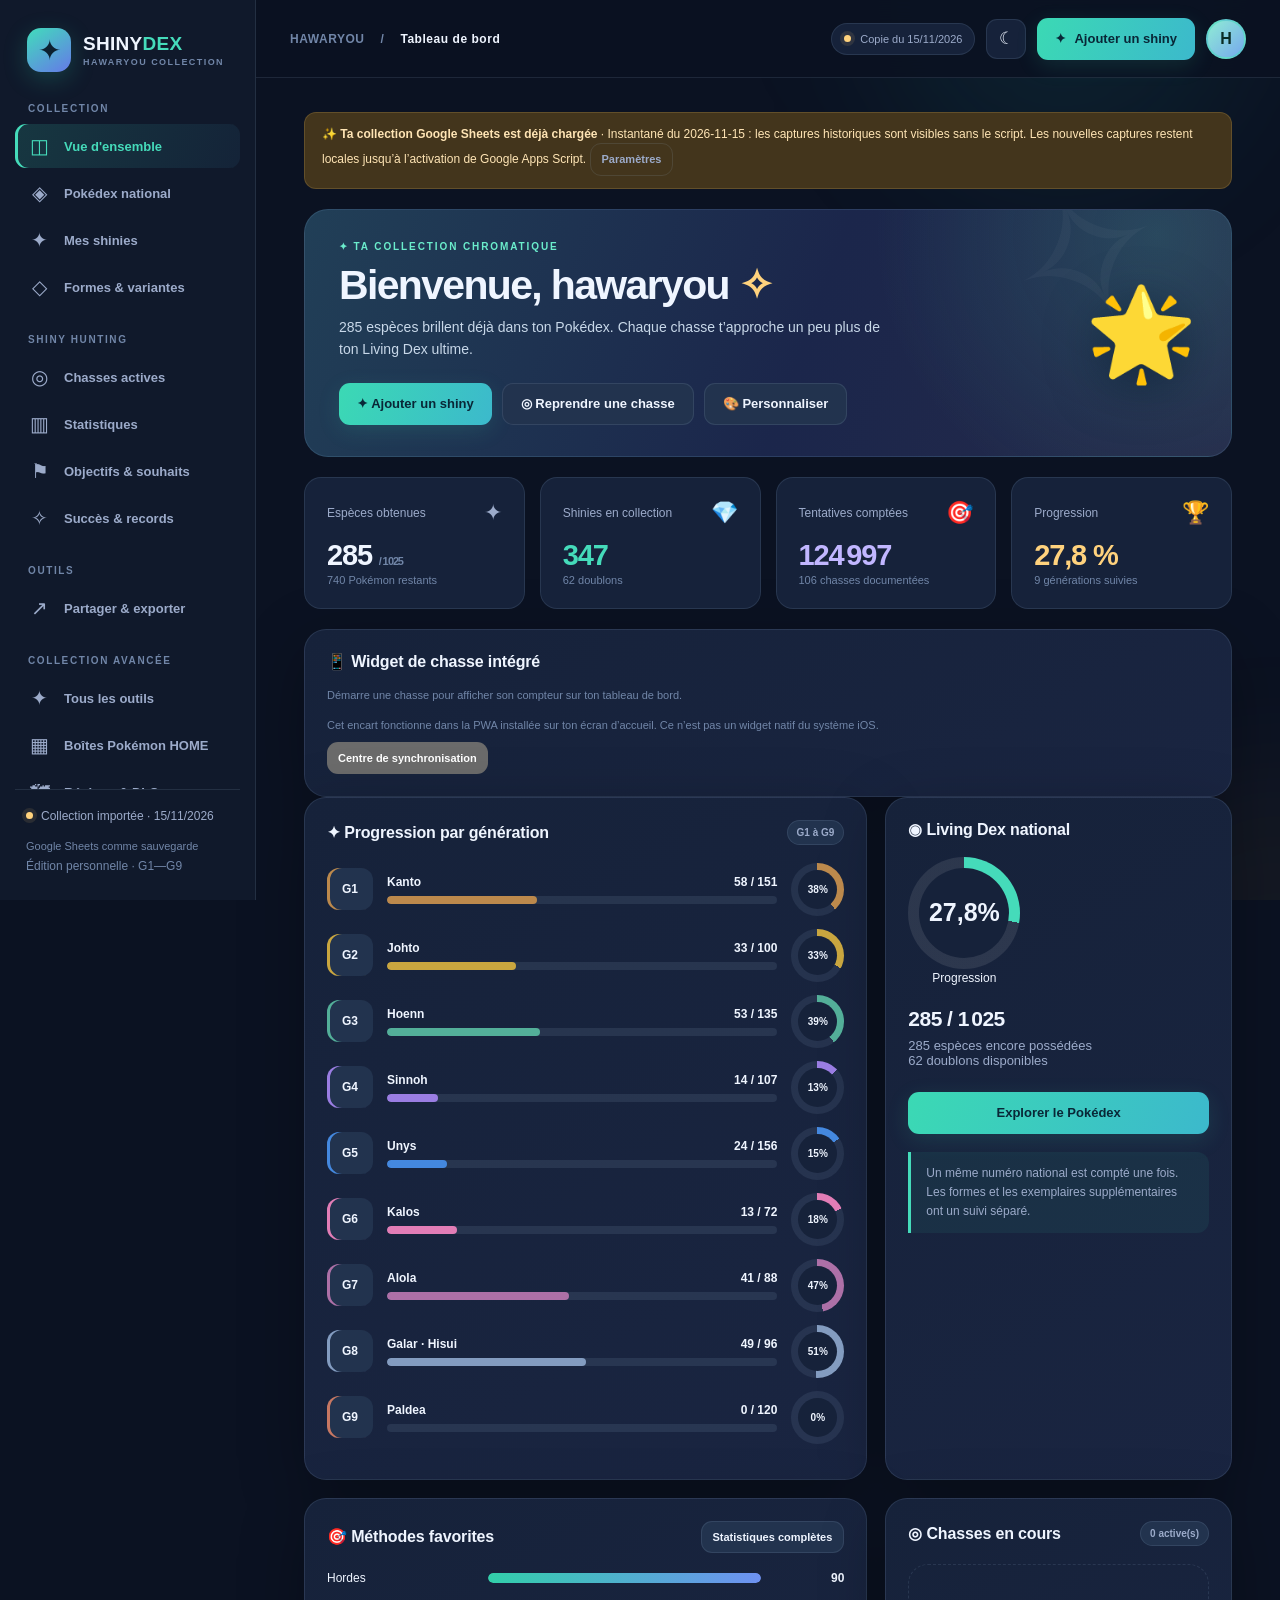
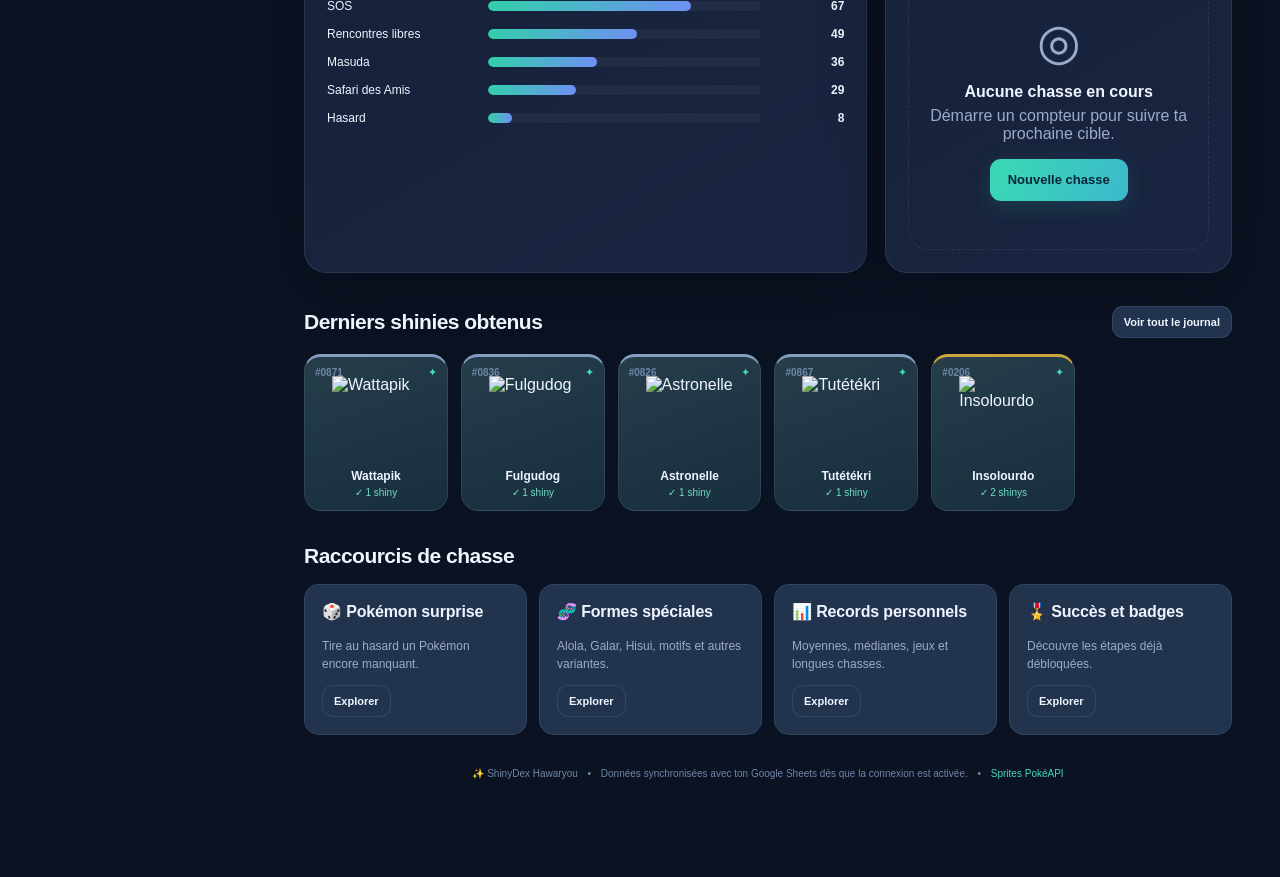
==== shiny-dex/index.html @ cc96bf8c "feat(shinydex): v8 navigation and nine new specialist modules" ====
<!doctype html>
<html lang="fr">
<head>
  <meta charset="utf-8"/>
  <meta name="viewport" content="width=device-width,initial-scale=1,viewport-fit=cover"/>
  <meta name="theme-color" content="#10192d"/>
  <meta name="apple-mobile-web-app-capable" content="yes"/>
  <meta name="apple-mobile-web-app-status-bar-style" content="black-translucent"/>
  <meta name="apple-mobile-web-app-title" content="ShinyDex"/>
  <meta name="description" content="ShinyDex Hawaryou — collection shiny vivante, chasses, statistiques, objectifs et sauvegarde Google Sheets."/>
  <link rel="manifest" href="./manifest.webmanifest"/>
  <link rel="icon" href="./icon.svg" type="image/svg+xml"/>
  <link rel="apple-touch-icon" href="./icon.svg"/>
  <link rel="stylesheet" href="./styles.css?v=8"/>
  <title>ShinyDex Hawaryou ✨</title>
</head>
<body data-theme="dark">
  <div id="background-orbs" aria-hidden="true"><i></i><i></i><i></i></div>
  <aside class="sidebar" id="sidebar">
    <a class="brand" href="#dashboard" aria-label="Accueil ShinyDex">
      <span class="brand-icon">✦</span>
      <span class="brand-copy"><strong>SHINY<span>DEX</span></strong><small>HAWARYOU COLLECTION</small></span>
    </a>
    <p class="nav-group-label">COLLECTION</p>
    <nav class="nav" id="side-nav" aria-label="Navigation principale">
      <button class="nav-link active" data-view="dashboard"><span>◫</span> Vue d'ensemble</button>
      <button class="nav-link" data-view="pokedex"><span>◈</span> Pokédex national</button>
      <button class="nav-link" data-view="captures"><span>✦</span> Mes shinies</button>
      <button class="nav-link" data-view="forms"><span>◇</span> Formes & variantes</button>
      <p class="nav-group-label sub">SHINY HUNTING</p>
      <button class="nav-link" data-view="hunts"><span>◎</span> Chasses actives</button>
      <button class="nav-link" data-view="analytics"><span>▥</span> Statistiques</button>
      <button class="nav-link" data-view="goals"><span>⚑</span> Objectifs & souhaits</button>
      <button class="nav-link" data-view="achievements"><span>✧</span> Succès & records</button>
      <p class="nav-group-label sub">OUTILS</p>
      <button class="nav-link" data-view="share"><span>↗</span> Partager & exporter</button>
      <p class="nav-group-label sub">COLLECTION AVANCÉE</p>
      <button class="nav-link" data-view="plus"><span>✦</span> Tous les outils</button>
      <button class="nav-link" data-view="boxes"><span>▦</span> Boîtes Pokémon HOME</button>
      <button class="nav-link" data-view="regions"><span>🗺</span> Régions & DLC</button>
      <button class="nav-link" data-view="collectionplus"><span>✧</span> Collection enrichie</button>
      <p class="nav-group-label sub">NOUVEAUX OUTILS · V8</p>
      <button class="nav-link" data-view="gameguides"><span>🎮</span> Assistants par jeu</button>
      <button class="nav-link" data-view="livingforms"><span>🧬</span> Living Form Dex</button>
      <button class="nav-link" data-view="consistency"><span>✓</span> Contrôle des captures</button>
      <button class="nav-link" data-view="expertstats"><span>📊</span> Statistiques expertes</button>
      <button class="nav-link" data-view="quests"><span>⚑</span> Défis & niveaux</button>
      <button class="nav-link" data-view="museum"><span>🏛️</span> Musée shiny</button>
      <button class="nav-link" data-view="timeline"><span>🕰️</span> Chronologie</button>
      <button class="nav-link" data-view="bingo"><span>▦</span> Bingo shiny</button>
      <button class="nav-link" data-view="yearreview"><span>🏆</span> Rétrospective annuelle</button>
      <button class="nav-link" data-view="sync"><span>☁</span> Synchronisation</button>
      <button class="nav-link" data-view="video"><span>📹</span> Atelier vidéo</button>
      <p class="nav-group-label sub">OUTILS AVANCÉS</p>
      <button class="nav-link" data-view="huntlab"><span>◉</span> Laboratoire de chasse</button>
      <button class="nav-link" data-view="insights"><span>▥</span> Analyses approfondies</button>
      <button class="nav-link" data-view="studio"><span>▣</span> Studio & partage</button>
      <button class="nav-link" data-view="restore"><span>↺</span> Sauvegardes & versions</button>
      <button class="nav-link" data-view="personalize"><span>◐</span> Design & accessibilité</button>
      <button class="nav-link" data-view="settings"><span>⚙</span> Paramètres</button>
    </nav>
    <div class="sidebar-bottom">
      <div class="sync-chip" id="sync-chip"><span class="sync-dot"></span><span id="sync-label">Connexion à configurer</span></div>
      <div class="sidebar-meta">Google Sheets comme sauvegarde<br/><small>Édition personnelle · G1—G9</small></div>
    </div>
  </aside>
  <div class="app-shell">
    <header class="topbar">
      <div class="top-left">
        <button class="icon-btn menu-btn" id="menu-toggle" aria-label="Afficher le menu">☰</button>
        <div class="breadcrumbs"><span>HAWARYOU</span><span class="sep">/</span><span id="breadcrumb-title">Tableau de bord</span></div>
      </div>
      <div class="top-actions">
        <div class="connection-pill" id="connection-pill"><span class="sync-dot"></span><span id="conn-text">Mode local</span></div>
        <button class="icon-btn" id="theme-toggle" title="Changer le thème" aria-label="Changer le thème">☾</button>
        <button class="btn btn-primary add-trigger" id="quick-add">✦ <span>Ajouter un shiny</span></button>
        <button class="avatar-btn" id="profile-button" title="Profil et paramètres">H</button>
      </div>
    </header>
    <main class="main" id="main-content">
      <div id="status-banner" class="status-banner" role="status"></div>
      <div id="view-root"></div>
      <footer class="footer">✨ ShinyDex Hawaryou <span>•</span> Données synchronisées avec ton Google Sheets dès que la connexion est activée. <span>•</span> <a href="https://github.com/PokeAPI/sprites" target="_blank" rel="noopener noreferrer">Sprites PokéAPI</a></footer>
    </main>
  </div>
  <nav class="mobile-nav" aria-label="Navigation mobile">
    <button data-view="dashboard" class="mobile-link active"><span>◫</span><small>Accueil</small></button>
    <button data-view="pokedex" class="mobile-link"><span>◈</span><small>Pokédex</small></button>
    <button data-view="hunts" class="mobile-link"><span>◎</span><small>Chasses</small></button>
    <button data-view="analytics" class="mobile-link"><span>▥</span><small>Stats</small></button>
    <button data-view="plus" class="mobile-link"><span>✦</span><small>Plus</small></button>
  </nav>
  <div class="overlay" id="overlay" hidden></div>
  <div class="modal-holder" id="modal-holder"></div>
  <div class="toast-host" id="toast-host" aria-live="polite"></div>
  <input id="import-file" type="file" accept=".csv,.json,application/json,text/csv" hidden/>
  <script src="./catalog.js?v=8" defer></script>
  <script src="./snapshot.js?v=8" defer></script>
  <script src="./core.js?v=8" defer></script>
  <script src="./plus-core.js?v=8" defer></script>
  <script src="./plus-home.js?v=8" defer></script>
  <script src="./plus-hunt.js?v=8" defer></script>
  <script src="./plus-insights.js?v=8" defer></script>
  <script src="./plus-design.js?v=8" defer></script>
  <script src="./plus-studio.js?v=8" defer></script>
  <script src="./plus-backup.js?v=8" defer></script>
  <script src="./plus-directory.js?v=8" defer></script>
  <script src="./plus-games.js?v=8" defer></script>
  <script src="./plus-forms.js?v=8" defer></script>
  <script src="./plus-audit.js?v=8" defer></script>
  <script src="./plus-expert.js?v=8" defer></script>
  <script src="./plus-challenges.js?v=8" defer></script>
  <script src="./plus-recap.js?v=8" defer></script>
  <script src="./plus-sync.js?v=8" defer></script>
  <script src="./plus-widget.js?v=8" defer></script>
  <script src="./plus-video.js?v=8" defer></script>
  <script src="./app.js?v=8" defer></script>
</body>
</html>
---- shiny-dex/styles.css ----
/* ShinyDex v1 — responsive aurora / glass UI */
:root{font-family:Inter,ui-sans-serif,-apple-system,BlinkMacSystemFont,"Segoe UI",Arial,sans-serif;color-scheme:dark;--bg:#0b1222;--bg2:#101a2e;--sidebar:#10192b;--panel:#16223a;--panel-strong:#1c2a43;--panel-hi:#22334e;--border:rgba(160,189,223,.13);--text:#eff5ff;--muted:#9cabca;--subtle:#7186a8;--accent:#45dbba;--accent2:#7f8cf4;--gold:#ffd27d;--danger:#fb8498;--shadow:0 18px 65px rgba(0,0,0,.28);--radius:22px;--input:#101a2d}
*{box-sizing:border-box}html{scroll-behavior:smooth}body{margin:0;background:var(--bg);color:var(--text);min-height:100vh;overflow-x:hidden}button,input,select,textarea{font:inherit}button{cursor:pointer}button:disabled{opacity:.48;cursor:not-allowed}a{color:var(--accent);text-decoration:none}a:hover{text-decoration:underline}input,select,textarea{color:var(--text);background:var(--input);border:1px solid var(--border);border-radius:12px;min-height:44px;padding:11px 13px;outline:none;width:100%;font-size:14px}input:focus,select:focus,textarea:focus{border-color:var(--accent);box-shadow:0 0 0 3px rgba(69,219,186,.12)}input[type=checkbox]{width:18px;height:18px;min-height:0;accent-color:var(--accent);vertical-align:middle}input[type=range]{accent-color:var(--accent)}textarea{min-height:90px;resize:vertical}label{font-size:12px;color:var(--muted);font-weight:650;letter-spacing:.02em;display:block;margin-bottom:6px}h1,h2,h3,p{margin-top:0}h1{font-size:clamp(26px,3.2vw,41px);line-height:1.13;letter-spacing:-.04em}h2{font-size:21px;letter-spacing:-.025em}h3{font-size:16px;letter-spacing:-.01em}small{font-size:12px}b,strong{font-weight:760}::selection{background:#39c6aa;color:#071423}
#background-orbs{position:fixed;inset:0;pointer-events:none;overflow:hidden;z-index:-1}#background-orbs i{position:absolute;width:360px;height:360px;filter:blur(75px);border-radius:50%;background:rgba(29,176,164,.09);top:-180px;right:3%;animation:float 13s ease-in-out infinite}#background-orbs i:nth-child(2){top:35%;left:-250px;background:rgba(120,119,231,.09);animation-delay:-6s}#background-orbs i:nth-child(3){top:85%;right:-180px;background:rgba(246,183,84,.045);animation-delay:-2s}@keyframes float{50%{transform:translateY(55px) translateX(-25px)}}
.sidebar{position:fixed;z-index:40;top:0;left:0;height:100vh;width:256px;padding:24px 15px;background:var(--sidebar);border-right:1px solid var(--border);display:flex;flex-direction:column}.brand{display:flex;gap:12px;align-items:center;padding:4px 12px 25px;color:var(--text)}.brand:hover{text-decoration:none}.brand-icon{width:44px;height:44px;display:grid;place-items:center;border-radius:14px;font-size:28px;background:linear-gradient(145deg,#41ddbb,#6579e8);color:#0c2030;box-shadow:0 7px 25px #2cd5ac36}.brand-copy strong{display:block;font-size:19px;font-weight:900;letter-spacing:.015em}.brand-copy strong span{color:var(--accent)}.brand-copy small{display:block;color:var(--subtle);font-size:9px;font-weight:800;letter-spacing:.16em;margin-top:2px}.nav-group-label{font-size:10px;letter-spacing:.16em;font-weight:800;color:var(--subtle);margin:6px 13px 10px}.nav-group-label.sub{margin-top:25px}.nav{overflow-y:auto;flex:1;scrollbar-width:thin;scrollbar-color:#27354c transparent}.nav-link{display:flex;gap:13px;align-items:center;width:100%;padding:12px 13px;border:0;border-radius:11px;background:transparent;color:var(--muted);font-size:13px;font-weight:650;text-align:left;margin-bottom:3px}.nav-link>span{font-size:20px;line-height:1;width:23px;text-align:center;font-weight:500}.nav-link:hover{background:var(--panel-hi);color:var(--text)}.nav-link.active{background:linear-gradient(110deg,rgba(57,212,179,.16),rgba(68,157,209,.08));color:var(--accent);box-shadow:inset 3px 0 var(--accent)}.sidebar-bottom{padding:19px 11px 0;border-top:1px solid var(--border)}.sync-chip{display:flex;align-items:center;gap:8px;font-size:12px;color:var(--muted)}.sync-dot{display:inline-block;flex:0 0 7px;width:7px;height:7px;border-radius:50%;background:var(--gold);box-shadow:0 0 0 4px #ffd27d1b}.sync-chip.connected .sync-dot,.connection-pill.connected .sync-dot{background:var(--accent);box-shadow:0 0 0 4px #45dbba1c}.sidebar-meta{margin-top:14px;color:var(--subtle);font-size:11px;line-height:1.7}
.app-shell{margin-left:256px;min-width:0}.topbar{height:78px;border-bottom:1px solid var(--border);padding:0 34px;display:flex;align-items:center;justify-content:space-between;position:sticky;top:0;z-index:25;background:color-mix(in srgb,var(--bg) 88%,transparent);backdrop-filter:blur(20px)}.top-left,.top-actions,.breadcrumbs{display:flex;align-items:center;gap:16px}.breadcrumbs{font-size:12px;font-weight:750;letter-spacing:.045em}.breadcrumbs>span:first-child{color:var(--subtle)}.sep{color:var(--subtle)}.top-actions{gap:11px}.connection-pill{border-radius:30px;border:1px solid var(--border);background:var(--panel);padding:9px 12px;display:flex;align-items:center;gap:9px;color:var(--muted);font-size:11px}.icon-btn{width:40px;height:40px;border:1px solid var(--border);background:var(--panel);color:var(--text);border-radius:11px;font-size:17px}.icon-btn:hover{border-color:var(--accent)}.menu-btn{display:none}.avatar-btn{width:40px;height:40px;border-radius:50%;border:2px solid #45dbba80;color:#092b24;background:linear-gradient(135deg,#8fecd4,#76a8ee);font-weight:900}
.btn{border:0;border-radius:11px;min-height:42px;padding:10px 18px;display:inline-flex;gap:8px;align-items:center;justify-content:center;font-weight:750;font-size:13px;transition:transform .12s,filter .12s}.btn:hover{transform:translateY(-1px);filter:brightness(1.08)}.btn-primary{background:linear-gradient(110deg,#3bd9b4,#3cb9cc);color:#092737;box-shadow:0 6px 22px #3bd9b422}.btn-secondary{background:var(--panel-hi);color:var(--text);border:1px solid var(--border)}.btn-ghost{background:transparent;color:var(--muted);border:1px solid var(--border)}.btn-danger{background:rgba(243,111,133,.14);color:#ff9eaf;border:1px solid rgba(243,111,133,.2)}.btn-small{min-height:32px;padding:7px 11px;font-size:11px}.btn-block{width:100%}
.main{padding:34px clamp(20px,4vw,48px) 65px;max-width:1800px;margin:auto}.page-heading{display:flex;justify-content:space-between;align-items:flex-start;gap:20px;margin-bottom:26px}.eyebrow{color:var(--accent);font-weight:850;font-size:10px;letter-spacing:.19em;text-transform:uppercase;margin-bottom:10px}.page-heading p{color:var(--muted);line-height:1.6;max-width:670px;margin:9px 0 0;font-size:14px}.subheading{display:flex;align-items:center;justify-content:space-between;gap:12px;margin:33px 0 16px}.subheading h2{margin:0}.muted{color:var(--muted)}.tiny{font-size:11px;color:var(--subtle)}.panel{background:linear-gradient(150deg,var(--panel),color-mix(in srgb,var(--panel) 90%,#3a3d7f));border:1px solid var(--border);border-radius:var(--radius);padding:22px;box-shadow:var(--shadow)}.panel.flat{background:var(--panel);box-shadow:none}.panel-title{display:flex;justify-content:space-between;align-items:center;margin-bottom:18px}.panel-title h3{margin:0}.pill{border:1px solid var(--border);padding:6px 9px;background:var(--panel-hi);border-radius:40px;font-size:10px;color:var(--muted);font-weight:760}.pill.good{color:var(--accent);background:#2dbd9c20}.pill.warn{color:var(--gold);background:#ffd27d20}.pill.danger{color:var(--danger);background:#fb849820}.tag{background:rgba(130,155,204,.12);border:1px solid var(--border);color:var(--muted);padding:5px 9px;border-radius:9px;font-size:11px}
.hero{border-radius:24px;background:radial-gradient(circle at 92% 10%,rgba(76,214,182,.18),transparent 32%),linear-gradient(110deg,#213f57 0%,#1b264b 54%,#252a4a 100%);padding:31px 34px;display:flex;align-items:center;justify-content:space-between;gap:16px;position:relative;overflow:hidden;border:1px solid #7eacd329;min-height:183px}.hero:before{content:"✧";font-size:190px;position:absolute;right:7%;top:-64px;color:#ffffff09;transform:rotate(-24deg)}.hero h1{margin:0 0 8px}.hero p{color:#c8d8e9;max-width:560px;margin:0;font-size:14px;line-height:1.6}.hero .hero-actions{display:flex;gap:10px;margin-top:22px;flex-wrap:wrap}.hero-art{font-size:90px;line-height:1;filter:drop-shadow(0 10px 24px #001d2c88);animation:levitate 4s ease-in-out infinite}@keyframes levitate{50%{transform:translateY(-8px) rotate(5deg)}}
.stat-grid{display:grid;grid-template-columns:repeat(4,minmax(0,1fr));gap:15px;margin:20px 0}.stat-card{padding:22px;background:var(--panel);border:1px solid var(--border);border-radius:17px;min-width:0}.stat-card>.stat-top{display:flex;align-items:center;justify-content:space-between;gap:8px;color:var(--muted);font-size:12px}.stat-card .stat-ico{font-size:22px}.stat-card .stat-value{font-size:29px;letter-spacing:-.04em;font-weight:900;margin:13px 0 2px}.stat-card .stat-foot{font-size:11px;color:var(--subtle)}.stat-card:nth-child(2) .stat-value{color:var(--accent)}.stat-card:nth-child(3) .stat-value{color:#c1b6ff}.stat-card:nth-child(4) .stat-value{color:var(--gold)}
.split{display:grid;grid-template-columns:minmax(0,1.3fr) minmax(310px,.8fr);gap:18px}.mini-generation{display:flex;align-items:center;gap:14px;margin:13px 0}.mini-gen-badge{width:46px;height:42px;display:grid;place-items:center;background:var(--panel-hi);border-radius:12px;font-size:12px;font-weight:900}.mini-gen-body{flex:1}.mini-gen-title{display:flex;justify-content:space-between;font-size:12px;margin-bottom:7px;font-weight:700}.progress{height:8px;background:#849cbb25;border-radius:20px;overflow:hidden}.progress>span{height:100%;display:block;background:linear-gradient(90deg,var(--accent),var(--accent2));border-radius:20px;transition:width .35s}.progress.thick{height:12px}.progress-list{display:flex;flex-direction:column;gap:14px}.ring{width:112px;height:112px;border-radius:50%;display:grid;place-items:center;background:conic-gradient(var(--accent) var(--percent),#ffffff18 0);position:relative;flex-shrink:0}.ring:before{content:"";inset:11px;position:absolute;border-radius:50%;background:var(--panel)}.ring strong,.ring small{z-index:1;position:relative}.ring strong{font-size:25px}.ring-box{display:grid;place-items:center;gap:2px}.ring small{font-size:11px;color:var(--muted)}
.toolbar{display:flex;align-items:center;flex-wrap:wrap;gap:10px;margin-bottom:18px}.toolbar .search{flex:1;min-width:180px}.toolbar input,.toolbar select{height:42px}.toolbar select{width:auto;max-width:220px}.segmented{display:inline-flex;border:1px solid var(--border);background:var(--panel);padding:3px;border-radius:11px;gap:2px}.segmented button{border:0;background:transparent;color:var(--muted);padding:8px 12px;border-radius:8px;font-size:12px;font-weight:750}.segmented button.active{background:var(--panel-hi);color:var(--accent)}.chip-row{display:flex;align-items:center;flex-wrap:wrap;gap:8px}.chip{padding:8px 11px;border:1px solid var(--border);background:var(--panel);color:var(--muted);border-radius:20px;font-size:11px;font-weight:750}.chip.active{color:var(--accent);border-color:var(--accent);background:#46d8b517}
.pokemon-grid{display:grid;grid-template-columns:repeat(auto-fill,minmax(136px,1fr));gap:13px}.pokemon-card{text-align:left;position:relative;padding:15px 11px 12px;border:1px solid var(--border);border-radius:17px;background:var(--panel);color:var(--text);min-width:0;transition:transform .16s,border-color .16s,box-shadow .16s}.pokemon-card:hover{transform:translateY(-4px);border-color:#55d7bd66;box-shadow:0 12px 28px #0002}.pokemon-card.owned{background:linear-gradient(160deg,#263e4a,#172e3e)}.pokemon-card.selected{outline:2px solid var(--accent)}.pokemon-card .id{position:absolute;top:10px;left:10px;color:var(--subtle);font-size:10px;font-weight:800}.pokemon-card .mark{position:absolute;top:9px;right:10px;font-size:11px;color:var(--accent)}.pokemon-card .sprite-wrap{height:97px;display:grid;place-items:center}.pokemon-card img{object-fit:contain;width:88px;height:88px;image-rendering:auto}.pokemon-card:not(.owned) img{filter:grayscale(1) brightness(.45);opacity:.6}.pokemon-card strong{display:block;text-align:center;font-size:12px;white-space:nowrap;overflow:hidden;text-overflow:ellipsis}.pokemon-card .foot{text-align:center;font-size:10px;color:var(--subtle);margin-top:4px}.pokemon-card.owned .foot{color:#72dec4}.pokemon-card .fav{position:absolute;bottom:11px;right:9px;color:var(--gold);font-size:13px}.pagination{display:flex;gap:7px;align-items:center;justify-content:center;margin:20px 0}
.table-scroller{width:100%;overflow-x:auto}.data-table{width:100%;border-collapse:collapse;min-width:660px}.data-table th{text-transform:uppercase;letter-spacing:.09em;color:var(--subtle);font-size:10px;text-align:left;font-weight:850;padding:12px 11px;border-bottom:1px solid var(--border);white-space:nowrap}.data-table td{padding:11px;border-bottom:1px solid var(--border);font-size:12px;color:var(--text)}.data-table tbody tr:hover{background:rgba(168,210,236,.04)}.poke-inline{display:flex;align-items:center;gap:9px}.poke-inline img{width:42px;height:42px;object-fit:contain}.poke-inline small{display:block;color:var(--muted)}.empty{text-align:center;padding:48px 15px;border:1px dashed var(--border);border-radius:20px;color:var(--muted)}.empty .icon{font-size:50px;display:block;margin-bottom:12px}.empty strong{display:block;color:var(--text);font-size:16px;margin-bottom:6px}
.hunt-grid{display:grid;grid-template-columns:repeat(auto-fit,minmax(265px,1fr));gap:15px}.hunt-card{background:var(--panel);border:1px solid var(--border);padding:22px;border-radius:20px}.hunt-card-head{display:flex;gap:13px;align-items:center}.hunt-card-head img{width:77px;height:77px;object-fit:contain}.hunt-counter{font-weight:900;font-size:50px;letter-spacing:-.04em;text-align:center;padding:19px 0 8px}.hunt-counter small{font-size:14px;color:var(--muted);font-weight:500}.counter-controls{display:grid;grid-template-columns:repeat(3,1fr);gap:8px}.counter-controls button{background:var(--panel-hi);border:1px solid var(--border);color:var(--text);padding:13px 0;border-radius:11px;font-weight:900}.counter-controls button:active{background:var(--accent);color:#07291d}.hunt-card .hunt-actions{display:flex;gap:7px;margin-top:13px;flex-wrap:wrap}.hunt-card .hunt-actions .btn{flex:1}
.chart-bars{display:flex;flex-direction:column;gap:14px}.bar-row{display:grid;grid-template-columns:minmax(110px,1.1fr) minmax(60px,2fr) 73px;gap:10px;align-items:center;font-size:12px}.bar-track{background:#ffffff0b;border-radius:99px;height:10px;overflow:hidden}.bar-track i{display:block;height:100%;border-radius:99px;background:linear-gradient(90deg,#32cfaa,#6e91f2)}.bar-row b{text-align:right}.analytics-grid{display:grid;grid-template-columns:repeat(2,minmax(0,1fr));gap:18px}.metric-table{width:100%;border-collapse:collapse}.metric-table td,.metric-table th{border-bottom:1px solid var(--border);padding:10px 4px;text-align:left;font-size:12px}.metric-table th{font-size:10px;color:var(--subtle);text-transform:uppercase}.metric-table td.num,.metric-table th.num{text-align:right;font-variant-numeric:tabular-nums}.metric-table td.num{font-weight:800}.metric-table tr:last-child td{border-bottom:0}
.form-grid{display:grid;grid-template-columns:repeat(2,minmax(0,1fr));gap:16px}.form-grid .span-2{grid-column:1/-1}.field-row{display:flex;align-items:center;gap:10px;flex-wrap:wrap}.field-row>label{margin:0}.field-help{font-size:10px;color:var(--subtle);margin-top:5px}.modal-holder{position:fixed;inset:0;z-index:100;pointer-events:none}.modal-holder.show{pointer-events:auto}.modal-backdrop{position:absolute;inset:0;background:#071023c9;backdrop-filter:blur(6px)}.modal{position:absolute;left:50%;top:50%;transform:translate(-50%,-50%);max-height:92dvh;overflow-y:auto;width:min(740px,calc(100vw - 24px));background:var(--panel);border:1px solid #bdd6ff2e;border-radius:24px;box-shadow:0 25px 90px #0008;padding:26px}.modal-header{display:flex;align-items:center;justify-content:space-between;gap:12px;margin-bottom:20px}.modal-header h2{margin:0}.modal-footer{margin-top:21px;display:flex;justify-content:flex-end;gap:10px;flex-wrap:wrap}.close-btn{border:0;background:var(--panel-hi);color:var(--text);border-radius:12px;font-size:23px;width:39px;height:39px;line-height:1}.overlay{position:fixed;inset:0;background:#0008;z-index:35}
.status-banner{display:none;background:#43351c;color:#ffe5b5;padding:12px 17px;border-radius:12px;margin:0 0 20px;border:1px solid #f2c66c2d;font-size:12px;line-height:1.5}.status-banner.show{display:block}.status-banner.error{background:#4b2231;color:#ffbbca}.toast-host{position:fixed;right:18px;bottom:18px;z-index:130;display:flex;flex-direction:column;gap:8px;max-width:min(390px,90vw)}.toast{background:#263d52;border:1px solid #77d8c65e;padding:14px 16px;border-radius:12px;box-shadow:0 12px 34px #0005;font-size:12px;animation:toastIn .2s ease}.toast.bad{background:#4c2e3d;border-color:#ee789654}@keyframes toastIn{from{transform:translateY(10px);opacity:0}}
.summary-banner{display:flex;align-items:center;gap:22px;flex-wrap:wrap}.summary-banner h2{margin:0 0 7px}.summary-banner p{color:var(--muted);font-size:13px;margin:0}.collection-hero{display:grid;grid-template-columns:120px 1fr;align-items:center;gap:20px}.collection-hero img{width:120px;height:120px;object-fit:contain}.detail-image{max-height:210px;height:180px;width:200px;object-fit:contain}.detail-head{display:flex;align-items:center;gap:14px;flex-wrap:wrap}.detail-head .detail-image{flex:0 0 170px}.detail-meta{display:flex;flex-wrap:wrap;gap:7px;margin:10px 0 18px}.mini-card-list{display:grid;grid-template-columns:repeat(auto-fit,minmax(220px,1fr));gap:12px}.mini-card{padding:17px;border:1px solid var(--border);border-radius:15px;background:var(--panel-hi)}
.goal-card{display:flex;justify-content:space-between;gap:17px;align-items:center;padding:17px;border:1px solid var(--border);border-radius:16px;margin-bottom:11px}.goal-card .grow{flex:1;min-width:0}.goal-card h3{margin:0 0 7px}.goal-card p{color:var(--muted);font-size:11px;margin:0 0 11px}.achievement-grid{display:grid;grid-template-columns:repeat(auto-fit,minmax(210px,1fr));gap:13px}.achievement{background:var(--panel);border:1px solid var(--border);padding:23px 18px;border-radius:18px;text-align:center}.achievement.locked{opacity:.5;filter:grayscale(.65)}.achievement .trophy{font-size:44px;display:block;margin-bottom:12px}.achievement h3{margin-bottom:6px}.achievement p{font-size:11px;color:var(--muted);line-height:1.5}.settings-list{display:grid;grid-template-columns:1fr 1fr;gap:15px}.settings-list .panel{min-width:0}.helper{border-left:3px solid var(--accent);padding:12px 15px;background:rgba(51,199,162,.08);font-size:12px;color:var(--muted);border-radius:0 12px 12px 0;line-height:1.6}.warning{border-left-color:var(--gold);background:#c48d2a1d}.footer{text-align:center;padding:33px 15px;color:var(--subtle);font-size:10px}.footer span{margin:0 7px}.mobile-nav{display:none}.hidden{display:none!important}.right{text-align:right}.align-center{text-align:center}.mt-12{margin-top:12px}.mt-18{margin-top:18px}.mt-24{margin-top:24px}.mb-18{margin-bottom:18px}.flex{display:flex}.flex-between{display:flex;justify-content:space-between;align-items:center;gap:12px}.wrap{flex-wrap:wrap}.no-margin{margin:0}.clickable{cursor:pointer}.accent{color:var(--accent)}.success{color:#57d9b7}.danger-text{color:var(--danger)}.gold{color:var(--gold)}.no-select{user-select:none}
body[data-theme="light"]{color-scheme:light;--bg:#f0f5fa;--bg2:#edf3f7;--sidebar:#e8f0f8;--panel:#ffffff;--panel-strong:#f7faff;--panel-hi:#eaf1f8;--border:rgba(37,71,107,.12);--text:#233650;--muted:#5b708c;--subtle:#7a8eaa;--input:#fff;--shadow:0 13px 40px #31577814;--accent:#078f78;--accent2:#687cd9;color:var(--text)}body[data-theme="light"] .stat-card:nth-child(2) .stat-value{color:#068e7b}body[data-theme="light"] .pokemon-card.owned{background:linear-gradient(160deg,#e1f7f1,#ecf4f8)}body[data-theme="light"] .hero{background:linear-gradient(110deg,#254668,#36396a);color:#fff}body[data-theme="light"] .hero p{color:#d8e1f7}body[data-theme="light"] .ring:before{background:#fff}body[data-theme="galaxy"]{--bg:#0c0c28;--sidebar:#131230;--panel:#1e1a3e;--panel-hi:#292350;--accent:#b995ff;--accent2:#53dfd0}body[data-theme="galaxy"] #background-orbs i{background:#885fed22;filter:blur(55px)}body[data-theme="galaxy"] #background-orbs:after{content:"";position:fixed;inset:0;background-image:radial-gradient(#ffffff80 1px,transparent 1px);background-size:46px 46px;opacity:.08;pointer-events:none}
@media(max-width:1160px){.sidebar{width:226px}.app-shell{margin-left:226px}.topbar{padding:0 23px}.main{padding:27px 24px 65px}.stat-grid{grid-template-columns:repeat(2,1fr)}.split{grid-template-columns:1fr}.hero-art{font-size:70px}}
@media(max-width:820px){.sidebar{transform:translateX(-110%);transition:transform .2s;box-shadow:0 0 65px #0008;width:min(300px,86vw)}.sidebar.open{transform:none}.app-shell{margin-left:0}.menu-btn{display:block}.topbar{height:64px;padding:0 15px}.top-actions{gap:6px}.top-actions .connection-pill{display:none}.top-actions .add-trigger span{display:none}.top-actions .add-trigger{width:41px;padding:5px;min-height:41px}.top-actions .avatar-btn{width:35px;height:35px}.main{padding:20px 15px 90px}.mobile-nav{display:grid;grid-template-columns:repeat(5,1fr);position:fixed;bottom:0;left:0;right:0;z-index:30;height:calc(65px + env(safe-area-inset-bottom));padding-bottom:env(safe-area-inset-bottom);background:color-mix(in srgb,var(--sidebar) 96%,transparent);backdrop-filter:blur(16px);border-top:1px solid var(--border)}.mobile-link{border:0;background:transparent;color:var(--muted);display:grid;place-items:center;align-content:center;gap:3px;font-size:19px}.mobile-link small{font-size:9px}.mobile-link.active{color:var(--accent)}.hero{padding:25px;min-height:172px}.hero-art{font-size:55px}.analytics-grid,.settings-list{grid-template-columns:1fr}.footer{padding-bottom:15px}}
@media(max-width:520px){.breadcrumbs{font-size:10px;gap:8px}.hero h1{font-size:27px}.hero-art{display:none}.hero{padding:24px 20px}.stat-grid{gap:9px;margin:12px 0}.stat-card{padding:15px}.stat-card .stat-value{font-size:25px}.stat-card .stat-top{font-size:10px}.page-heading{align-items:flex-start}.page-heading .btn{min-width:42px}.pokemon-grid{grid-template-columns:repeat(3,minmax(0,1fr));gap:8px}.pokemon-card{padding:12px 5px 10px;border-radius:13px}.pokemon-card .sprite-wrap{height:81px}.pokemon-card img{width:75px;height:75px}.pokemon-card strong{font-size:10px}.form-grid{grid-template-columns:1fr}.form-grid .span-2{grid-column:1}.modal{padding:17px;border-radius:18px;max-height:94dvh}.modal-footer .btn{flex:1}.bar-row{grid-template-columns:94px 1fr 53px;font-size:10px;gap:7px}.panel{padding:17px}.collection-hero{grid-template-columns:90px 1fr}.collection-hero img{width:90px;height:90px}}
@media(prefers-reduced-motion:reduce){*,*:before,*:after{animation:none!important;transition:none!important}}

/* ShinyDex additional collection visual layers */
.mini-ring{flex:0 0 53px;display:grid;place-items:center;width:53px;height:53px;border-radius:50%;background:conic-gradient(var(--ring-color,var(--accent)) var(--percent),rgba(160,189,223,.1) 0);position:relative;isolation:isolate}
.mini-ring:before{content:"";inset:7px;position:absolute;border-radius:50%;background:var(--panel);z-index:-1}
.mini-ring b{font-size:10px;color:var(--text)}
.region-banner{margin:-8px 0 22px;padding:15px 21px;display:flex;justify-content:space-between;align-items:center;gap:12px;flex-wrap:wrap;border-radius:15px;background:linear-gradient(100deg,color-mix(in srgb,var(--region-color) 28%,var(--panel)),var(--panel));border-left:5px solid var(--region-color);font-size:13px}
.region-banner strong{font-size:16px}.region-banner span{font-size:11px;color:var(--muted)}
.pokemon-card{border-top:3px solid var(--gen-color,var(--border))}
.pokemon-card.special{box-shadow:inset 0 0 0 1px rgba(244,188,95,.15)}
.pokemon-card.special .mark{color:var(--gold);font-size:15px}
.capture-preview{display:flex;align-items:center;justify-content:center;gap:17px;padding:10px 16px;margin-bottom:18px;background:linear-gradient(90deg,rgba(64,200,174,.12),rgba(126,133,223,.12));border:1px solid var(--border);border-radius:16px}
.capture-preview img{object-fit:contain;width:110px;height:110px}
.capture-preview strong{font-size:17px}.capture-preview .preview-unknown{font-size:66px;color:var(--accent)}
@media(max-width:520px){.mini-ring{width:45px;height:45px;flex-basis:45px}.mini-ring b{font-size:9px}.region-banner{padding:13px}.capture-preview img{width:78px;height:78px}.capture-preview .preview-unknown{font-size:45px}}

/* SHINYDEX PLUS v6 — régions, HOME, laboratoire, édition et impression */
.home-shell{display:grid;grid-template-columns:minmax(0,1.4fr) minmax(260px,.85fr);gap:18px}
.home-grid{display:grid;grid-template-columns:repeat(6,minmax(0,1fr));gap:9px}
.home-slot{position:relative;min-height:111px;min-width:0;border:1px solid var(--border);background:linear-gradient(145deg,var(--panel-hi),var(--panel));border-radius:13px;color:var(--text);display:flex;flex-direction:column;align-items:center;justify-content:center;padding:11px 3px 5px}
.home-slot:hover,.home-slot:focus-visible{outline:2px solid var(--accent)}
.home-slot img{width:min(72px,100%);height:68px;object-fit:contain}
.home-slot.used{box-shadow:inset 0 -2px rgba(61,207,176,.42);background:linear-gradient(155deg,rgba(41,136,125,.19),var(--panel))}
.home-slot-no{position:absolute;top:5px;left:6px;font-size:9px;color:var(--subtle);font-weight:850}
.home-slot .slot-name{font-size:9px;overflow:hidden;text-overflow:ellipsis;white-space:nowrap;display:block;max-width:96%;text-align:center}
.slot-placeholder{font-size:32px;color:var(--subtle);opacity:.42}
.box-unfiled{display:grid;grid-template-columns:repeat(3,minmax(0,1fr));gap:9px;margin-top:14px;max-height:640px;overflow:auto}
.box-select{display:flex;flex-direction:column;gap:2px;align-items:center;background:var(--panel-hi);border:1px solid var(--border);border-radius:12px;padding:10px 3px;color:var(--text);min-width:0}
.box-select img{height:60px;width:65px;object-fit:contain}.box-select b{font-size:10px;max-width:100%;overflow:hidden;text-overflow:ellipsis}.box-select small{color:var(--muted);font-size:9px}
.box-select.active{border-color:var(--accent);box-shadow:inset 0 0 0 2px var(--accent)}
.region-grid{display:grid;grid-template-columns:repeat(3,minmax(0,1fr));gap:15px}
.region-tile{background:linear-gradient(120deg,color-mix(in srgb,var(--region-color) 28%,var(--panel)),var(--panel));border:1px solid var(--border);border-top:4px solid var(--region-color);border-radius:19px;color:var(--text);text-align:left;padding:23px;min-height:170px;transition:transform .15s}
.region-tile:hover{transform:translateY(-3px)}.region-icon{font-size:35px;line-height:1.2}.region-tile h3{margin:12px 0 7px}.region-tile p{font-size:12px;color:var(--muted);margin-bottom:13px}.region-tile small{display:block;color:var(--muted);margin-top:11px}
.plus-grid{display:grid;grid-template-columns:repeat(2,minmax(0,1fr));gap:18px}.plus-grid .panel{min-width:0}
.plus-species-grid{display:grid;grid-template-columns:repeat(auto-fill,minmax(92px,1fr));gap:9px}
.plus-mini-poke{background:var(--panel-hi);border:1px solid var(--border);color:var(--text);padding:10px 5px;border-radius:12px;display:grid;justify-items:center;gap:7px}
.plus-mini-poke img{width:75px;height:75px;object-fit:contain}.plus-mini-poke span{font-size:10px}
.sandwich-timer{font-size:clamp(38px,5vw,67px);font-variant-numeric:tabular-nums;letter-spacing:-.055em;color:var(--accent);font-weight:850;text-align:center;margin:12px 0 19px}
#sdx-focus{position:fixed;inset:0;z-index:300;background:radial-gradient(circle at 50% 15%,#21495c,var(--bg) 65%);color:var(--text);display:flex;flex-direction:column;align-items:center;justify-content:center;gap:18px;padding:20px;text-align:center}
#sdx-focus>img{width:clamp(140px,28vh,260px);height:clamp(140px,28vh,260px);object-fit:contain}#sdx-focus h1{font-size:clamp(28px,5vw,54px);margin:0}#sdx-focus p{color:var(--muted)}
.focus-count{font-size:clamp(68px,17vw,150px);font-weight:950;letter-spacing:-.06em;font-variant-numeric:tabular-nums;line-height:1.1}
.focus-controls{display:flex;gap:9px;flex-wrap:wrap;justify-content:center}.focus-controls .btn{min-width:90px;font-size:18px;padding:15px 20px}
.focus-close{position:absolute;right:24px;top:24px;background:var(--panel-hi);color:var(--text);border:1px solid var(--border);border-radius:11px;padding:12px 16px}
.heat-grid{display:grid;grid-template-rows:repeat(7,12px);grid-auto-flow:column;grid-auto-columns:minmax(4px,1fr);gap:3px;margin:21px 0;overflow:hidden}
.heat-day{display:block;width:100%;background:color-mix(in srgb,var(--muted) 18%,var(--panel));border-radius:3px}
.heat-1{background:#1a7569}.heat-2{background:#2ba28b}.heat-3{background:#49c5a2}.heat-4{background:#7deac7}
.accent-choice{width:48px;height:48px;border:2px solid var(--panel);border-radius:14px;cursor:pointer}
body[data-card-size="compact"] .pokemon-grid{grid-template-columns:repeat(auto-fill,minmax(95px,1fr));gap:7px}
body[data-card-size="compact"] .pokemon-card{padding:9px 5px;border-radius:11px}
body[data-card-size="compact"] .pokemon-card .sprite-wrap{height:65px}
body[data-card-size="compact"] .pokemon-card img{width:60px;height:60px}
body[data-card-size="large"] .pokemon-grid{grid-template-columns:repeat(auto-fill,minmax(185px,1fr))}
body[data-card-size="large"] .pokemon-card .sprite-wrap{height:140px}
body[data-card-size="large"] .pokemon-card img{width:129px;height:129px}
body.sdx-large-text{font-size:112%}body.sdx-large-text .nav-link{font-size:15px}body.sdx-large-text .pokemon-card strong{font-size:14px}
body.sdx-high-contrast{--border:rgba(212,233,255,.56);--muted:#cad9eb;--subtle:#b2cbe3;--text:#fff}
body[data-theme="light"].sdx-high-contrast{--border:rgba(42,66,94,.67);--muted:#34516d;--subtle:#475c74;--text:#102539}
body.sdx-no-motion *,body.sdx-no-motion *:before,body.sdx-no-motion *:after{animation:none!important;transition:none!important}
.pokemon-card.owned .mark{animation:shinytwinkle 3.5s infinite}@keyframes shinytwinkle{0%,75%,100%{opacity:.55;transform:scale(.9)}82%{opacity:1;transform:scale(1.35)}}
#sdx-book{display:none}
@media print{
 body.sdx-printing>*:not(#sdx-book){display:none!important}
 body.sdx-printing #sdx-book{display:block!important;background:white;color:#162638;padding:12px;font:13px Arial,sans-serif}
 .book-cover{height:90vh;page-break-after:always;display:flex;flex-direction:column;align-items:center;justify-content:center;text-align:center;background:#16385b;color:white}
 .book-cover h1{font-size:49px}.book-cover h2{font-size:27px}
 .book-grid{display:grid;grid-template-columns:repeat(4,1fr);gap:6px}
 .book-card{border:1px solid #cdd9df;border-radius:8px;min-height:145px;display:flex;flex-direction:column;align-items:center;justify-content:center;break-inside:avoid}
 .book-card img{width:94px;height:94px;object-fit:contain}.book-card strong{font-size:12px}.book-card small{font-size:9px}
 @page{size:A4;margin:14mm}
}
@media(max-width:1100px){.home-shell{grid-template-columns:1fr}.region-grid{grid-template-columns:repeat(2,1fr)}.plus-grid{grid-template-columns:1fr}}
@media(max-width:560px){.home-grid{grid-template-columns:repeat(5,minmax(0,1fr));gap:5px}.home-slot{min-height:83px;padding:9px 2px 3px;border-radius:9px}.home-slot img{height:45px;width:50px}.home-slot .slot-name{font-size:8px}.home-slot-no{font-size:8px}.box-unfiled{grid-template-columns:repeat(3,minmax(0,1fr))}.region-grid{grid-template-columns:1fr}.heat-grid{gap:2px;grid-auto-columns:minmax(2px,1fr)}.plus-grid .panel{padding:14px}}

/* Plus launchpad — strong visual hierarchy for small touch screens */
.plus-launch-grid{display:grid;grid-template-columns:repeat(4,minmax(0,1fr));gap:14px}
.plus-launch{background:linear-gradient(155deg,var(--panel),color-mix(in srgb,var(--panel-hi) 56%,var(--panel)));border:1px solid var(--border);border-radius:19px;min-height:198px;padding:22px 16px;color:var(--text);display:flex;flex-direction:column;align-items:flex-start;gap:12px;text-align:left;transition:transform .16s,border-color .16s}
.plus-launch:hover{transform:translateY(-4px);border-color:var(--accent)}
.plus-launch .launch-icon{font-size:35px;line-height:1}
.plus-launch strong{font-size:15px}
.plus-launch small{font-size:11px;color:var(--muted);line-height:1.5;flex:1}
.plus-launch .launch-go{font-size:11px;color:var(--accent);font-weight:800}
@media(max-width:1300px){.plus-launch-grid{grid-template-columns:repeat(3,minmax(0,1fr))}}
@media(max-width:810px){.plus-launch-grid{grid-template-columns:repeat(2,minmax(0,1fr))}}
@media(max-width:470px){.plus-launch-grid{gap:9px}.plus-launch{padding:15px 12px;min-height:178px}.plus-launch .launch-icon{font-size:29px}.plus-launch strong{font-size:13px}}
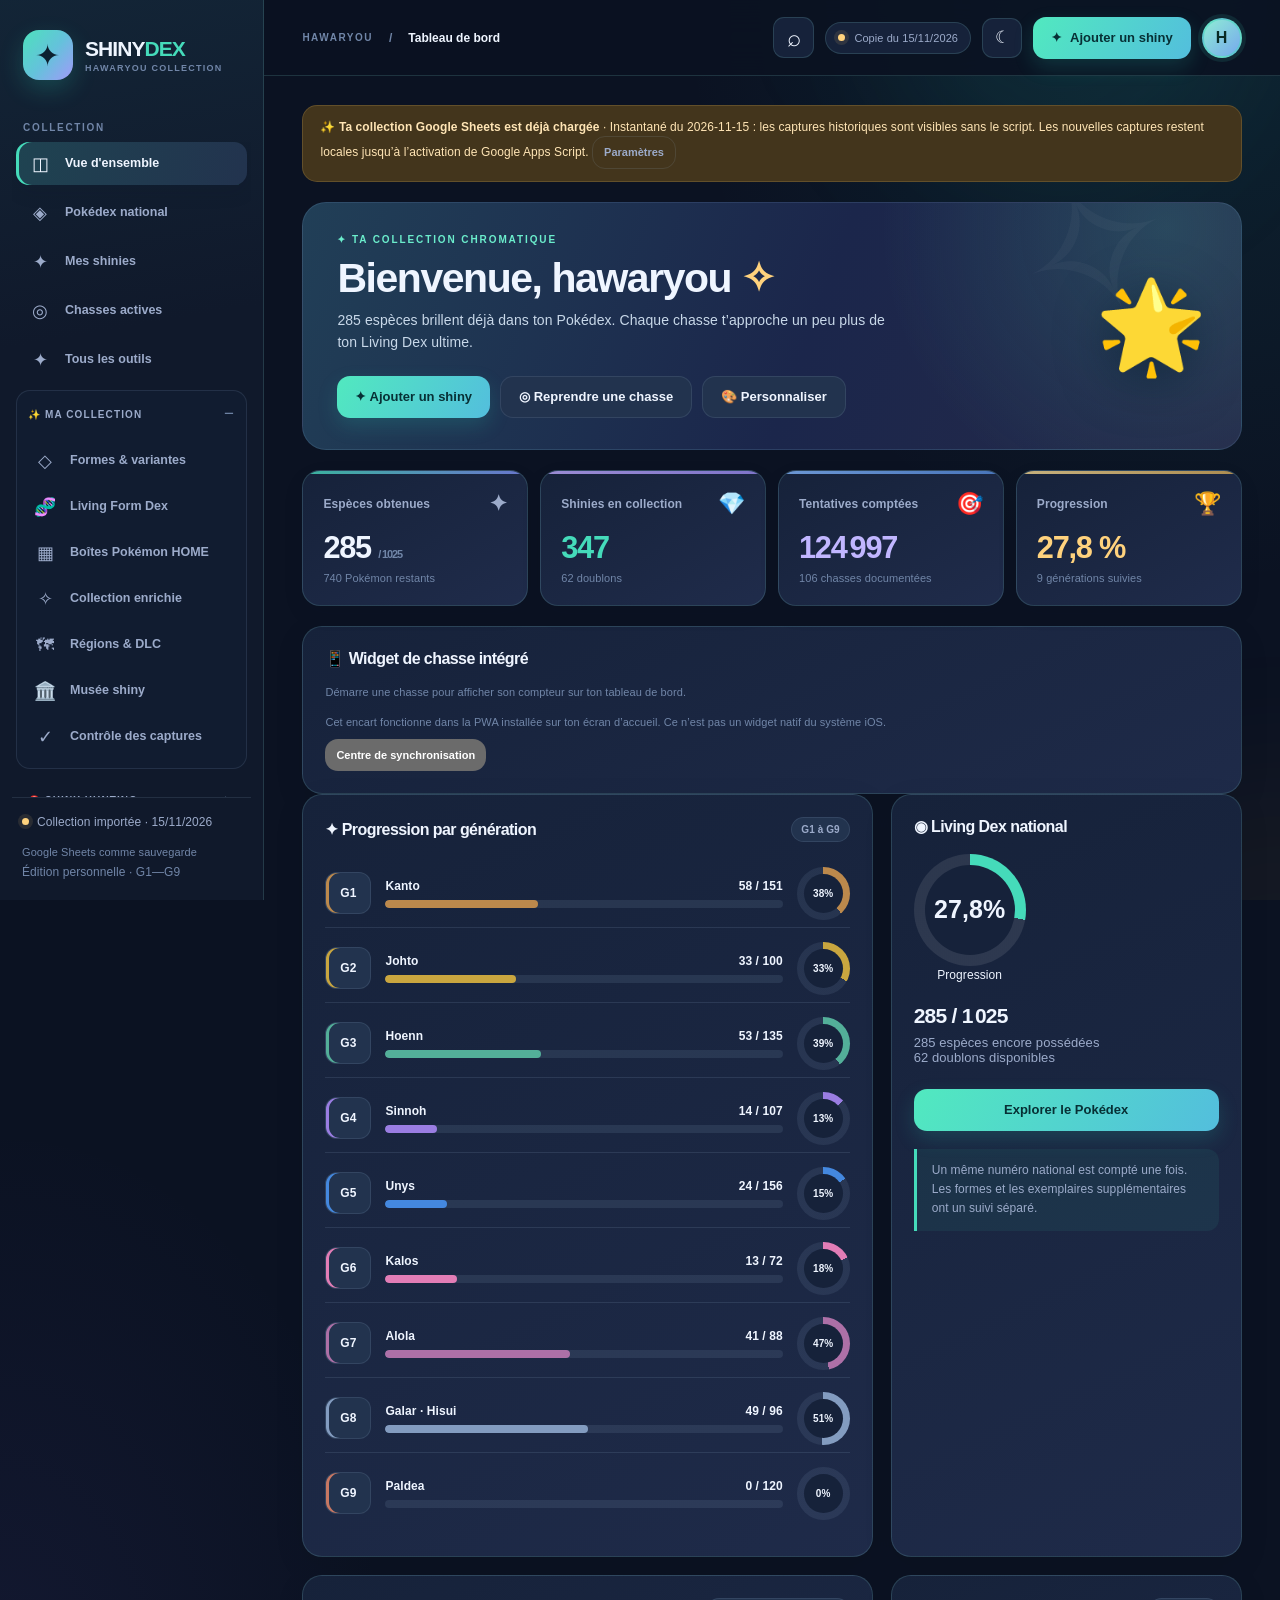
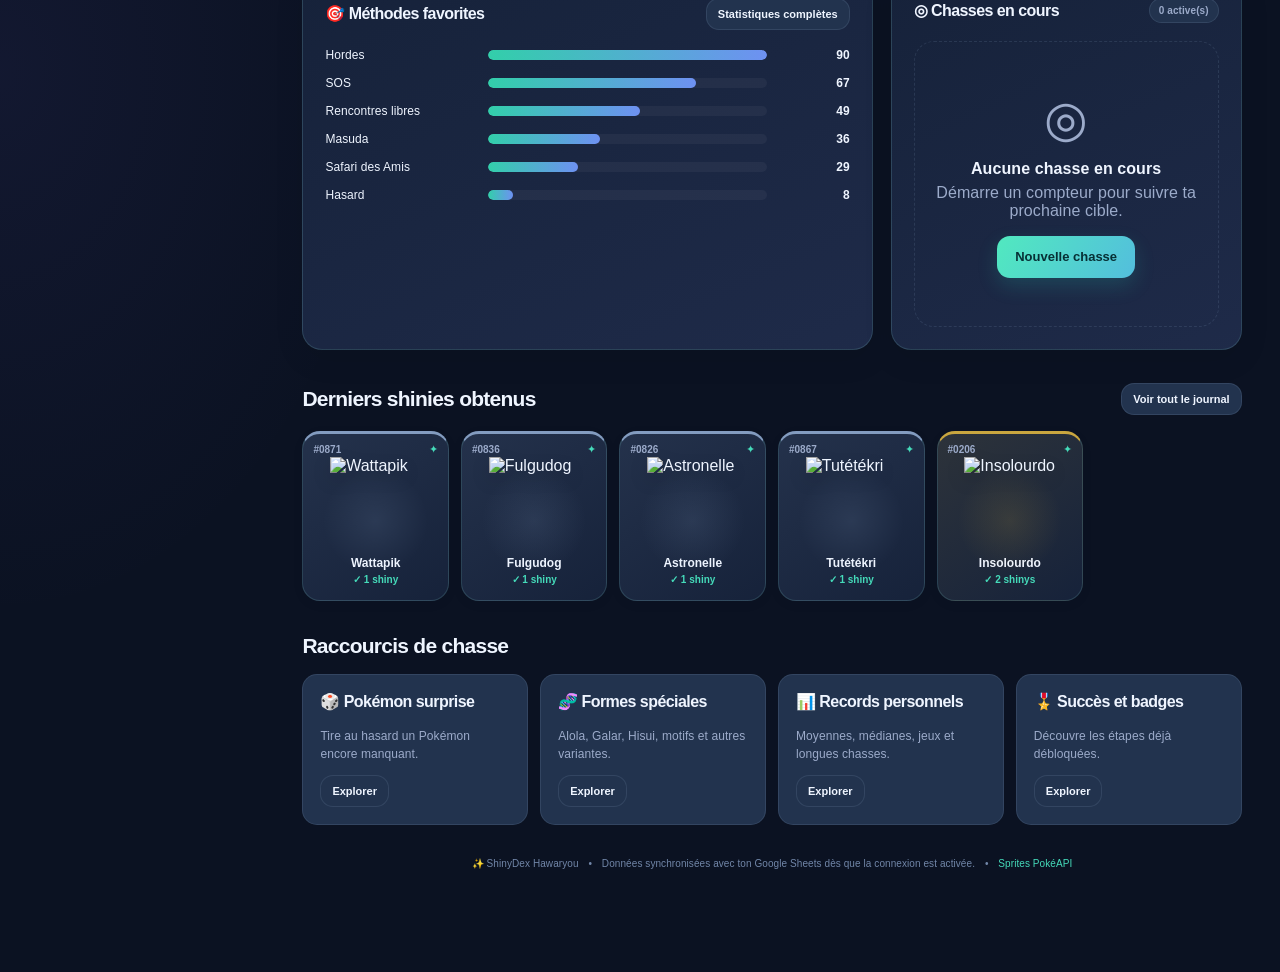
==== commit 7ca8b623: "feat(shinydex): reorganize navigation and ship v9 layout controls" ====
--- a/shiny-dex/index.html
+++ b/shiny-dex/index.html
@@ -11,7 +11,8 @@
   <link rel="manifest" href="./manifest.webmanifest"/>
   <link rel="icon" href="./icon.svg" type="image/svg+xml"/>
   <link rel="apple-touch-icon" href="./icon.svg"/>
-  <link rel="stylesheet" href="./styles.css?v=8"/>
+  <link rel="stylesheet" href="./styles.css?v=9"/>
+  <link rel="stylesheet" href="./design-v9.css?v=9"/>
   <title>ShinyDex Hawaryou ✨</title>
 </head>
 <body data-theme="dark">
@@ -22,43 +23,38 @@
       <span class="brand-copy"><strong>SHINY<span>DEX</span></strong><small>HAWARYOU COLLECTION</small></span>
     </a>
     <p class="nav-group-label">COLLECTION</p>
-    <nav class="nav" id="side-nav" aria-label="Navigation principale">
-      <button class="nav-link active" data-view="dashboard"><span>◫</span> Vue d'ensemble</button>
-      <button class="nav-link" data-view="pokedex"><span>◈</span> Pokédex national</button>
-      <button class="nav-link" data-view="captures"><span>✦</span> Mes shinies</button>
-      <button class="nav-link" data-view="forms"><span>◇</span> Formes & variantes</button>
-      <p class="nav-group-label sub">SHINY HUNTING</p>
-      <button class="nav-link" data-view="hunts"><span>◎</span> Chasses actives</button>
-      <button class="nav-link" data-view="analytics"><span>▥</span> Statistiques</button>
-      <button class="nav-link" data-view="goals"><span>⚑</span> Objectifs & souhaits</button>
-      <button class="nav-link" data-view="achievements"><span>✧</span> Succès & records</button>
-      <p class="nav-group-label sub">OUTILS</p>
-      <button class="nav-link" data-view="share"><span>↗</span> Partager & exporter</button>
-      <p class="nav-group-label sub">COLLECTION AVANCÉE</p>
-      <button class="nav-link" data-view="plus"><span>✦</span> Tous les outils</button>
-      <button class="nav-link" data-view="boxes"><span>▦</span> Boîtes Pokémon HOME</button>
-      <button class="nav-link" data-view="regions"><span>🗺</span> Régions & DLC</button>
-      <button class="nav-link" data-view="collectionplus"><span>✧</span> Collection enrichie</button>
-      <p class="nav-group-label sub">NOUVEAUX OUTILS · V8</p>
-      <button class="nav-link" data-view="gameguides"><span>🎮</span> Assistants par jeu</button>
-      <button class="nav-link" data-view="livingforms"><span>🧬</span> Living Form Dex</button>
-      <button class="nav-link" data-view="consistency"><span>✓</span> Contrôle des captures</button>
-      <button class="nav-link" data-view="expertstats"><span>📊</span> Statistiques expertes</button>
-      <button class="nav-link" data-view="quests"><span>⚑</span> Défis & niveaux</button>
-      <button class="nav-link" data-view="museum"><span>🏛️</span> Musée shiny</button>
-      <button class="nav-link" data-view="timeline"><span>🕰️</span> Chronologie</button>
-      <button class="nav-link" data-view="bingo"><span>▦</span> Bingo shiny</button>
-      <button class="nav-link" data-view="yearreview"><span>🏆</span> Rétrospective annuelle</button>
-      <button class="nav-link" data-view="sync"><span>☁</span> Synchronisation</button>
-      <button class="nav-link" data-view="video"><span>📹</span> Atelier vidéo</button>
-      <p class="nav-group-label sub">OUTILS AVANCÉS</p>
-      <button class="nav-link" data-view="huntlab"><span>◉</span> Laboratoire de chasse</button>
-      <button class="nav-link" data-view="insights"><span>▥</span> Analyses approfondies</button>
-      <button class="nav-link" data-view="studio"><span>▣</span> Studio & partage</button>
-      <button class="nav-link" data-view="restore"><span>↺</span> Sauvegardes & versions</button>
-      <button class="nav-link" data-view="personalize"><span>◐</span> Design & accessibilité</button>
-      <button class="nav-link" data-view="settings"><span>⚙</span> Paramètres</button>
-    </nav>
+    <nav class="nav nav-v9" id="side-nav" aria-label="Navigation principale">
+<div class="nav-primary"><button class="nav-link active" data-view="dashboard"><span>◫</span> Vue d'ensemble</button>
+<button class="nav-link" data-view="pokedex"><span>◈</span> Pokédex national</button>
+<button class="nav-link" data-view="captures"><span>✦</span> Mes shinies</button>
+<button class="nav-link" data-view="hunts"><span>◎</span> Chasses actives</button>
+<button class="nav-link" data-view="plus"><span>✦</span> Tous les outils</button></div>
+<details class="nav-cluster" open><summary>✨ Ma collection</summary><div class="nav-cluster-content"><button class="nav-link" data-view="forms"><span>◇</span> Formes & variantes</button>
+<button class="nav-link" data-view="livingforms"><span>🧬</span> Living Form Dex</button>
+<button class="nav-link" data-view="boxes"><span>▦</span> Boîtes Pokémon HOME</button>
+<button class="nav-link" data-view="collectionplus"><span>✧</span> Collection enrichie</button>
+<button class="nav-link" data-view="regions"><span>🗺</span> Régions & DLC</button>
+<button class="nav-link" data-view="museum"><span>🏛️</span> Musée shiny</button>
+<button class="nav-link" data-view="consistency"><span>✓</span> Contrôle des captures</button></div></details>
+<details class="nav-cluster"><summary>🎯 Shiny hunting</summary><div class="nav-cluster-content"><button class="nav-link" data-view="gameguides"><span>🎮</span> Assistants par jeu</button>
+<button class="nav-link" data-view="huntlab"><span>◉</span> Laboratoire de chasse</button>
+<button class="nav-link" data-view="quests"><span>⚑</span> Défis & niveaux</button>
+<button class="nav-link" data-view="bingo"><span>▦</span> Bingo shiny</button>
+<button class="nav-link" data-view="video"><span>📹</span> Atelier vidéo</button>
+<button class="nav-link" data-view="goals"><span>⚑</span> Objectifs & souhaits</button></div></details>
+<details class="nav-cluster"><summary>📊 Mes statistiques</summary><div class="nav-cluster-content"><button class="nav-link" data-view="analytics"><span>▥</span> Statistiques</button>
+<button class="nav-link" data-view="expertstats"><span>📊</span> Statistiques expertes</button>
+<button class="nav-link" data-view="insights"><span>▥</span> Analyses approfondies</button>
+<button class="nav-link" data-view="yearreview"><span>🏆</span> Rétrospective annuelle</button>
+<button class="nav-link" data-view="timeline"><span>🕰️</span> Chronologie</button>
+<button class="nav-link" data-view="achievements"><span>✧</span> Succès & records</button></div></details>
+<details class="nav-cluster"><summary>⚙️ Outils & sauvegardes</summary><div class="nav-cluster-content"><button class="nav-link" data-view="studio"><span>▣</span> Studio & partage</button>
+<button class="nav-link" data-view="share"><span>↗</span> Partager & exporter</button>
+<button class="nav-link" data-view="sync"><span>☁</span> Synchronisation</button>
+<button class="nav-link" data-view="restore"><span>↺</span> Sauvegardes & versions</button>
+<button class="nav-link" data-view="personalize"><span>◐</span> Design & accessibilité</button>
+<button class="nav-link" data-view="settings"><span>⚙</span> Paramètres</button></div></details>
+</nav>
     <div class="sidebar-bottom">
       <div class="sync-chip" id="sync-chip"><span class="sync-dot"></span><span id="sync-label">Connexion à configurer</span></div>
       <div class="sidebar-meta">Google Sheets comme sauvegarde<br/><small>Édition personnelle · G1—G9</small></div>
@@ -71,6 +67,7 @@
         <div class="breadcrumbs"><span>HAWARYOU</span><span class="sep">/</span><span id="breadcrumb-title">Tableau de bord</span></div>
       </div>
       <div class="top-actions">
+        <button class="icon-btn top-search-btn" id="global-search" title="Rechercher un Pokémon" aria-label="Rechercher un Pokémon">⌕</button>
         <div class="connection-pill" id="connection-pill"><span class="sync-dot"></span><span id="conn-text">Mode local</span></div>
         <button class="icon-btn" id="theme-toggle" title="Changer le thème" aria-label="Changer le thème">☾</button>
         <button class="btn btn-primary add-trigger" id="quick-add">✦ <span>Ajouter un shiny</span></button>
@@ -83,6 +80,7 @@
       <footer class="footer">✨ ShinyDex Hawaryou <span>•</span> Données synchronisées avec ton Google Sheets dès que la connexion est activée. <span>•</span> <a href="https://github.com/PokeAPI/sprites" target="_blank" rel="noopener noreferrer">Sprites PokéAPI</a></footer>
     </main>
   </div>
+  <button type="button" class="v9-fab" id="mobile-add" aria-label="Ajouter une capture shiny" title="Ajouter un shiny">＋</button>
   <nav class="mobile-nav" aria-label="Navigation mobile">
     <button data-view="dashboard" class="mobile-link active"><span>◫</span><small>Accueil</small></button>
     <button data-view="pokedex" class="mobile-link"><span>◈</span><small>Pokédex</small></button>
@@ -94,26 +92,27 @@
   <div class="modal-holder" id="modal-holder"></div>
   <div class="toast-host" id="toast-host" aria-live="polite"></div>
   <input id="import-file" type="file" accept=".csv,.json,application/json,text/csv" hidden/>
-  <script src="./catalog.js?v=8" defer></script>
-  <script src="./snapshot.js?v=8" defer></script>
-  <script src="./core.js?v=8" defer></script>
-  <script src="./plus-core.js?v=8" defer></script>
-  <script src="./plus-home.js?v=8" defer></script>
-  <script src="./plus-hunt.js?v=8" defer></script>
-  <script src="./plus-insights.js?v=8" defer></script>
-  <script src="./plus-design.js?v=8" defer></script>
-  <script src="./plus-studio.js?v=8" defer></script>
-  <script src="./plus-backup.js?v=8" defer></script>
-  <script src="./plus-directory.js?v=8" defer></script>
-  <script src="./plus-games.js?v=8" defer></script>
-  <script src="./plus-forms.js?v=8" defer></script>
-  <script src="./plus-audit.js?v=8" defer></script>
-  <script src="./plus-expert.js?v=8" defer></script>
-  <script src="./plus-challenges.js?v=8" defer></script>
-  <script src="./plus-recap.js?v=8" defer></script>
-  <script src="./plus-sync.js?v=8" defer></script>
-  <script src="./plus-widget.js?v=8" defer></script>
-  <script src="./plus-video.js?v=8" defer></script>
-  <script src="./app.js?v=8" defer></script>
+  <script src="./catalog.js?v=9" defer></script>
+  <script src="./snapshot.js?v=9" defer></script>
+  <script src="./core.js?v=9" defer></script>
+  <script src="./plus-core.js?v=9" defer></script>
+  <script src="./plus-home.js?v=9" defer></script>
+  <script src="./plus-hunt.js?v=9" defer></script>
+  <script src="./plus-insights.js?v=9" defer></script>
+  <script src="./plus-design.js?v=9" defer></script>
+  <script src="./plus-studio.js?v=9" defer></script>
+  <script src="./plus-backup.js?v=9" defer></script>
+  <script src="./plus-directory.js?v=9" defer></script>
+  <script src="./plus-games.js?v=9" defer></script>
+  <script src="./plus-forms.js?v=9" defer></script>
+  <script src="./plus-audit.js?v=9" defer></script>
+  <script src="./plus-expert.js?v=9" defer></script>
+  <script src="./plus-challenges.js?v=9" defer></script>
+  <script src="./plus-recap.js?v=9" defer></script>
+  <script src="./plus-sync.js?v=9" defer></script>
+  <script src="./plus-widget.js?v=9" defer></script>
+  <script src="./plus-video.js?v=9" defer></script>
+  <script src="./design-v9.js?v=9" defer></script>
+  <script src="./app.js?v=9" defer></script>
 </body>
 </html>
--- a/shiny-dex/styles.css
+++ b/shiny-dex/styles.css
@@ -106,3 +106,23 @@
 @media(max-width:1300px){.plus-launch-grid{grid-template-columns:repeat(3,minmax(0,1fr))}}
 @media(max-width:810px){.plus-launch-grid{grid-template-columns:repeat(2,minmax(0,1fr))}}
 @media(max-width:470px){.plus-launch-grid{gap:9px}.plus-launch{padding:15px 12px;min-height:178px}.plus-launch .launch-icon{font-size:29px}.plus-launch strong{font-size:13px}}
+
+/* SHINYDEX V8 · Specialized game assistants, Form Dex, Quests, Bingo */
+.game-guide-tabs{display:grid;grid-template-columns:repeat(3,minmax(0,1fr));gap:11px;margin:16px 0 20px}
+.guide-tab{min-height:105px;padding:14px 12px;display:flex;flex-direction:column;align-items:flex-start;gap:7px;text-align:left;background:var(--panel);border:1px solid var(--border);color:var(--text);border-radius:15px}
+.guide-tab:hover{border-color:var(--accent)}.guide-tab.selected{background:linear-gradient(140deg,color-mix(in srgb,var(--accent) 16%,var(--panel)),var(--panel));box-shadow:inset 0 0 0 1px var(--accent)}
+.guide-tab span{font-size:24px}.guide-tab strong{font-size:13px}.guide-tab small{font-size:10px;line-height:1.4;color:var(--muted)}
+.quick-widget{margin:15px 0}.quick-widget .flex-between img{max-width:90px;max-height:90px;object-fit:contain}
+.timeline-year{margin:22px 0}.timeline-year h2{border-left:4px solid var(--accent);padding-left:13px;font-size:19px}
+.bingo-grid{display:grid;grid-template-columns:repeat(var(--bingo-columns,3),minmax(0,1fr));gap:10px}
+.bingo-cell{display:flex;flex-direction:column;align-items:center;justify-content:center;gap:7px;text-align:center;min-height:118px;border:1px solid var(--border);border-radius:13px;background:var(--panel-hi);padding:10px 4px;color:var(--text)}
+.bingo-cell.complete{border:2px solid var(--accent);background:color-mix(in srgb,var(--accent) 14%,var(--panel))}
+.bingo-cell img{width:min(90px,100%);height:72px;object-fit:contain}.bingo-cell strong{font-size:11px}.bingo-cell span,.bingo-cell small{color:var(--muted);font-size:10px}
+.formdex-list{display:grid;grid-template-columns:repeat(2,minmax(0,1fr));gap:11px}
+.formdex-entry{display:flex;align-items:center;gap:10px;padding:11px;border-radius:13px;background:var(--panel-hi);border:1px solid var(--border)}
+.formdex-entry img{width:65px;height:70px;object-fit:contain}.formdex-title{flex:1;min-width:0}.formdex-title b{font-size:12px}.formdex-title small{display:block;font-size:10px;color:var(--muted);overflow:hidden;text-overflow:ellipsis;white-space:nowrap}
+.formdex-entry .pill{white-space:nowrap}.formdex-entry .btn{padding:5px 8px}
+video#xp-video-player{border:1px solid var(--border)}
+@media(max-width:1160px){.game-guide-tabs{grid-template-columns:repeat(2,minmax(0,1fr))}}
+@media(max-width:760px){.formdex-list{grid-template-columns:1fr}.game-guide-tabs{grid-template-columns:repeat(2,minmax(0,1fr))}.bingo-grid{gap:5px}.bingo-cell{min-height:90px;padding:6px 3px}.bingo-cell img{height:56px}.bingo-cell strong{font-size:9px}}
+@media(max-width:490px){.guide-tab{min-height:120px}.guide-tab strong{font-size:12px}.guide-tab small{font-size:9px}.bingo-cell{min-height:75px}.bingo-cell img{height:40px}.bingo-cell strong{font-size:8px}.formdex-entry img{width:52px;height:55px}.formdex-entry .pill{font-size:9px}}
--- a/shiny-dex/design-v9.css
+++ b/shiny-dex/design-v9.css
@@ -0,0 +1,175 @@
+/* SHINYDEX HAWARYOU · UI V9 — Observatoire chromatique
+   Override layer. Keeps the existing data, actions, themes and offline shell. */
+:root{
+ --v9-radius:22px;--v9-outline:rgba(137,220,215,.17);
+ --v9-soft:#193448;--v9-glow:rgba(76,229,198,.17);
+ --v9-gold:#fbd58c;--v9-muted:#b5c8d8;
+}
+body{background:radial-gradient(ellipse 55% 30% at 95% 0%,rgba(37,191,178,.10),transparent 76%),radial-gradient(ellipse 40% 28% at 0 65%,rgba(109,96,218,.08),transparent 76%),var(--bg);letter-spacing:.005em}
+body[data-theme="light"]{--v9-soft:#e0f5ee;--v9-outline:rgba(43,111,127,.19);--v9-muted:#45627e;--v9-glow:rgba(28,157,143,.11);background:radial-gradient(ellipse 55% 28% at 95% 0%,rgba(46,193,177,.12),transparent 76%),#f1f6fa}
+body[data-theme="galaxy"]{--v9-soft:#302c57;--v9-glow:rgba(165,123,245,.14)}
+:focus-visible{outline:3px solid var(--accent)!important;outline-offset:3px}
+h1,h2,h3{letter-spacing:-.035em}
+.sidebar{background:linear-gradient(170deg,color-mix(in srgb,var(--sidebar) 92%,#32adba),var(--sidebar) 37%);border-right:1px solid var(--v9-outline);width:264px;padding:21px 12px 18px}
+.brand{padding:9px 11px 22px;margin-bottom:7px}
+.brand-icon{border-radius:16px;width:50px;height:50px;background:linear-gradient(130deg,#4de1bc 0%,#64c2db 52%,#a19af9 100%);box-shadow:0 9px 24px rgba(44,223,192,.20);font-size:30px}
+.brand-copy strong{font-size:21px;letter-spacing:-.045em}.brand-copy small{letter-spacing:.14em}
+.nav{padding:0 4px 15px;scrollbar-width:thin;scrollbar-color:var(--border) transparent}
+.nav-group-label{margin:13px 11px 9px;font-size:10px;letter-spacing:.17em}
+.nav-primary{display:flex;flex-direction:column;gap:3px}
+.nav-link{min-height:43px;padding:10px 12px;border-radius:13px;transition:background .17s,color .17s;font-size:12.5px;line-height:1.3}
+.nav-link>span{font-size:18px;width:24px}
+.nav-link.active{background:linear-gradient(105deg,color-mix(in srgb,var(--accent) 18%,var(--panel)),var(--panel-hi));box-shadow:inset 3px 0 var(--accent),0 7px 20px #03152516;color:var(--text)}
+.nav-cluster{border:1px solid transparent;margin:6px 0;border-radius:14px}
+.nav-cluster[open]{border-color:var(--border);background:color-mix(in srgb,var(--panel) 36%,transparent)}
+.nav-cluster>summary{cursor:pointer;list-style:none;display:flex;align-items:center;justify-content:space-between;color:var(--muted);font-weight:850;text-transform:uppercase;font-size:10px;letter-spacing:.11em;padding:13px 11px;user-select:none;border-radius:13px}
+.nav-cluster>summary::-webkit-details-marker{display:none}
+.nav-cluster>summary::after{content:"＋";color:var(--subtle);font-size:17px;font-weight:500}
+.nav-cluster[open]>summary::after{content:"−"}
+.nav-cluster>summary:hover{color:var(--text);background:var(--panel-hi)}
+.nav-cluster>.nav-cluster-content{padding:2px 4px 7px}
+.sidebar-bottom{padding:17px 10px 0}
+.app-shell{margin-left:264px}
+.topbar{height:76px;padding:0 clamp(18px,3vw,42px);background:color-mix(in srgb,var(--bg) 90%,transparent);border-bottom:1px solid var(--v9-outline);backdrop-filter:blur(22px)}
+.breadcrumbs{letter-spacing:0;font-weight:800}.breadcrumbs>span:first-child{font-size:10px;letter-spacing:.15em}
+.top-search-btn{width:41px;height:41px;font-size:24px;font-weight:400}
+.avatar-btn{box-shadow:0 0 0 4px color-mix(in srgb,var(--accent) 11%,transparent)}
+.main{max-width:1640px;padding:29px clamp(18px,3vw,46px) 70px}
+.panel{box-shadow:0 9px 32px rgba(0,0,0,.075);background:linear-gradient(155deg,var(--panel),color-mix(in srgb,var(--panel) 92%,var(--accent2)));border:1px solid var(--v9-outline);border-radius:20px}
+body[data-theme="light"] .panel{box-shadow:0 7px 22px rgba(35,67,99,.055)}
+.page-heading{margin-bottom:22px;align-items:center}
+.page-heading h1{font-size:clamp(27px,3.2vw,42px)}.page-heading p{font-size:13px;max-width:640px}
+.btn{border-radius:13px;font-weight:800}.btn-primary{background:linear-gradient(120deg,#51e9bf,#53bedd);color:#073035;box-shadow:0 8px 20px rgba(43,211,188,.17)}
+body[data-theme="light"] .btn-primary{background:linear-gradient(115deg,#1b9b83,#148ba4);color:white}
+.icon-btn,.connection-pill{border:1px solid var(--v9-outline)}
+.status-banner{border-radius:15px;margin-bottom:20px}
+.hero-v9{min-height:292px;background:radial-gradient(circle at 75% 5%,rgba(69,232,195,.25),transparent 42%),radial-gradient(circle at 18% 116%,rgba(155,143,240,.21),transparent 49%),linear-gradient(120deg,#132f43,#1c2949 54%,#232747);padding:31px 37px;box-shadow:0 19px 44px rgba(6,26,49,.22);border:1px solid rgba(121,233,223,.29);gap:26px}
+.hero-v9::before{content:"";position:absolute;width:260px;height:260px;right:-60px;top:-100px;border:1px solid rgba(255,255,255,.16);border-radius:50%;box-shadow:0 0 0 28px rgba(255,255,255,.025),0 0 0 72px rgba(255,255,255,.025);pointer-events:none}
+.hero-v9 .hero-copy{z-index:1;min-width:0;flex:1}
+.hero-v9 .eyebrow{display:inline-flex;align-items:center;gap:8px;color:#a3e9d6!important;padding:6px 11px;border:1px solid rgba(95,234,204,.28);border-radius:20px;background:rgba(20,101,102,.22);margin-bottom:15px}
+.hero-v9 h1{font-size:clamp(30px,3.3vw,48px);max-width:580px;color:#fff;margin:0 0 14px;line-height:1.08}
+.hero-v9 h1 .shine-word{color:#7dedd0}
+.hero-v9 .hero-description{max-width:590px;color:#c6e0ea;font-size:13px}
+.v9-hero-progress{display:flex;align-items:center;gap:13px;margin:18px 0 0;flex-wrap:wrap;color:#e7fbf8}
+.v9-hero-progress strong{font-size:21px;color:#7df2d2;font-variant-numeric:tabular-nums}
+.v9-hero-progress .progress{width:min(230px,50vw);background:#ffffff24;height:9px}
+.v9-hero-progress .progress span{background:linear-gradient(90deg,#7eeac6,#e5cf99)}
+.v9-hero-progress small{font-size:11px;color:#b5dcd9}
+.hero-v9 .hero-actions{margin-top:22px}
+.v9-showcase{display:grid;grid-template-columns:repeat(3,clamp(72px,8vw,117px));gap:8px;align-items:center;justify-content:center;flex-shrink:0;position:relative;z-index:1}
+.v9-sprite{display:flex;flex-direction:column;gap:5px;align-items:center;justify-content:center;min-height:149px;padding:13px 8px 9px;border-radius:19px;border:1px solid rgba(189,241,235,.22);background:linear-gradient(135deg,rgba(255,255,255,.17),rgba(255,255,255,.035));backdrop-filter:blur(8px);transform:rotate(var(--tilt,0deg));box-shadow:0 10px 24px rgba(0,0,0,.1)}
+.v9-sprite:nth-child(2){transform:translateY(-18px);border-color:rgba(255,230,170,.38);box-shadow:0 12px 35px rgba(244,212,132,.14)}
+.v9-sprite img{height:95px;width:100%;object-fit:contain;filter:drop-shadow(0 9px 14px #071a2770)}
+.v9-sprite small{color:#e7fbff;font-size:9px;font-weight:800;text-overflow:ellipsis;overflow:hidden;white-space:nowrap;max-width:100%}
+.v9-shortcuts{display:grid;grid-template-columns:repeat(4,minmax(0,1fr));gap:13px;margin:18px 0 4px}
+.v9-shortcut{min-height:82px;display:flex;align-items:center;text-align:left;gap:12px;padding:15px 16px;border:1px solid var(--v9-outline);border-radius:17px;background:var(--panel);color:var(--text);box-shadow:0 7px 22px #07152510}
+.v9-shortcut:hover{border-color:var(--accent);transform:translateY(-2px)}
+.v9-shortcut-icon{font-size:25px;width:45px;height:45px;flex:0 0 45px;display:grid;place-items:center;border-radius:13px;background:color-mix(in srgb,var(--accent) 15%,var(--panel-hi))}
+.v9-shortcut-copy{min-width:0}.v9-shortcut b{display:block;font-size:12px}.v9-shortcut small{display:block;font-size:10px;color:var(--muted);margin-top:4px;line-height:1.35}
+.stat-grid{gap:12px}
+.stat-card{position:relative;overflow:hidden;border-radius:18px;padding:20px 20px 18px;border:1px solid var(--v9-outline);background:linear-gradient(150deg,var(--panel),color-mix(in srgb,var(--panel) 91%,var(--accent2)));box-shadow:0 8px 23px rgba(4,20,36,.06)}
+.stat-card::before{content:"";position:absolute;left:0;top:0;width:100%;height:3px;background:linear-gradient(90deg,var(--accent),var(--accent2));opacity:.78}
+.stat-card:nth-child(2)::before{background:linear-gradient(90deg,#c0aaff,#9a8af0)}
+.stat-card:nth-child(3)::before{background:linear-gradient(90deg,#84b8ff,#558bdc)}
+.stat-card:nth-child(4)::before{background:linear-gradient(90deg,#f8da92,#d6a954)}
+.stat-card .stat-value{font-size:clamp(24px,2.4vw,34px);font-variant-numeric:tabular-nums;line-height:1.17}
+.stat-card .stat-top{font-weight:750}.stat-card .stat-foot{line-height:1.5;margin-top:5px}
+.mini-generation{padding:7px 0;margin:7px 0;border-bottom:1px solid var(--border)}
+.mini-generation:last-child{border-bottom:0}
+.mini-gen-badge{border:1px solid var(--border)}
+.pokemon-grid{gap:12px}
+.pokemon-card{border-radius:18px;padding:16px 11px 15px;background:linear-gradient(155deg,var(--panel),color-mix(in srgb,var(--panel) 93%,var(--accent2)));overflow:hidden;box-shadow:0 3px 14px rgba(0,0,0,.035);border:1px solid var(--v9-outline);border-top:3px solid var(--gen-color,var(--accent))}
+.pokemon-card:before{content:"";position:absolute;inset:34px 17px auto;height:106px;border-radius:50%;background:radial-gradient(circle,color-mix(in srgb,var(--gen-color,var(--accent)) 14%,transparent),transparent 68%);pointer-events:none}
+.pokemon-card.owned{background:linear-gradient(145deg,color-mix(in srgb,var(--gen-color,var(--accent)) 13%,var(--panel)),var(--panel))}
+.pokemon-card.special{border-top-color:var(--v9-gold)}
+.pokemon-card .id{color:var(--muted);font-variant-numeric:tabular-nums}
+.pokemon-card .sprite-wrap{height:106px;position:relative;z-index:1}
+.pokemon-card img{width:91px;height:91px;filter:drop-shadow(0 7px 9px rgba(0,0,0,.11))}
+.pokemon-card:not(.owned) img{filter:grayscale(1) brightness(.78);opacity:.45}
+.pokemon-card strong{font-size:12px}.pokemon-card .foot{font-weight:750}
+.pokemon-card.owned .foot{color:var(--accent)}
+.page-heading .btn{flex-shrink:0}
+.toolbar{padding:14px;border:1px solid var(--v9-outline);border-radius:17px;background:var(--panel);margin-bottom:17px}
+.toolbar input,.toolbar select{background:var(--input);border-color:var(--v9-outline)}
+.chip{border-radius:12px;min-height:35px;font-size:11px}
+.chip.active{box-shadow:inset 0 0 0 1px var(--accent)}
+.hunt-card{border-color:var(--v9-outline);box-shadow:0 10px 27px rgba(0,0,0,.065)}
+.counter-controls button{min-height:53px;border-radius:13px}
+.data-table tbody tr{transition:background .14s}
+.data-table thead th{color:var(--muted)}
+.plus-launch-grid{gap:12px}
+.plus-launch{position:relative;min-height:175px;border:1px solid var(--v9-outline);border-radius:18px;background:var(--panel);transition:transform .16s,box-shadow .16s}
+.plus-launch:hover{box-shadow:0 13px 27px #0002}
+.plus-launch .launch-icon{width:51px;height:51px;border-radius:15px;display:grid;place-items:center;background:color-mix(in srgb,var(--accent) 13%,var(--panel-hi))}
+.v9-tool-group{margin:25px 0 10px}
+.v9-tool-group>.v9-group-head{display:flex;align-items:center;justify-content:space-between;gap:12px;margin-bottom:13px}
+.v9-group-head h2{font-size:17px;margin:0;letter-spacing:-.02em}
+.v9-group-head small{color:var(--muted);font-size:11px}
+.v9-tool-search{border:1px solid var(--v9-outline);border-radius:17px;padding:13px 16px;background:var(--panel);margin:12px 0 24px;display:flex;align-items:center;gap:10px}
+.v9-tool-search span{font-size:22px;color:var(--accent)}
+.v9-tool-search input{border:0;background:transparent;box-shadow:none!important;padding:8px 0;min-height:32px}
+.v9-tool-search input:focus{outline:none!important}
+.v9-tool-empty{padding:25px;color:var(--muted);text-align:center;font-size:13px}
+.v9-tool-group.is-hidden,.plus-launch.is-hidden{display:none!important}
+.v9-pokedex-summary{display:flex;align-items:center;gap:12px;flex-wrap:wrap;margin:-7px 0 18px}
+.v9-data-pill{padding:8px 13px;border:1px solid var(--v9-outline);background:var(--panel);border-radius:999px;color:var(--muted);font-size:11px;font-weight:800}
+.v9-data-pill strong{color:var(--accent)}
+/* Responsive capture list: table becomes properly labeled cards on narrow screens */
+@media(max-width:1250px){
+ .v9-showcase{grid-template-columns:repeat(3,77px)}.v9-sprite{min-height:116px}.v9-sprite img{height:68px}
+ .v9-shortcuts{grid-template-columns:repeat(2,1fr)}
+}
+@media(max-width:1160px){.sidebar{width:226px}.app-shell{margin-left:226px}}
+@media(max-width:820px){
+ .sidebar{width:min(315px,87vw)}
+ .app-shell{margin-left:0}
+ .main{padding:20px 15px 156px}
+ .topbar{height:66px;padding:0 12px}
+ .top-actions{gap:6px}
+ .mobile-nav{height:calc(74px + env(safe-area-inset-bottom));background:color-mix(in srgb,var(--sidebar) 94%,transparent);backdrop-filter:blur(22px);border-top:1px solid var(--v9-outline);padding-top:4px;box-shadow:0 -9px 24px #0002}
+ .mobile-link{border-radius:12px;padding:7px 1px 3px;min-width:0}
+ .mobile-link span{font-size:22px}
+ .mobile-link small{font-size:10px;line-height:1.2;font-weight:750}
+ .mobile-link.active{background:color-mix(in srgb,var(--accent) 13%,transparent)}
+ .v9-fab{display:grid!important;place-items:center;position:fixed;z-index:29;right:17px;bottom:calc(88px + env(safe-area-inset-bottom));width:59px;height:59px;border:1px solid rgba(255,255,255,.4);background:linear-gradient(140deg,#63e6c5,#41adc9);border-radius:20px;color:#073e43;font-size:31px;box-shadow:0 13px 28px rgba(15,128,126,.34)}
+ .v9-fab:active{transform:scale(.95)}
+ .hero-v9{padding:26px 22px;min-height:248px}
+ .v9-showcase{grid-template-columns:repeat(3,70px)}
+ .v9-sprite{min-height:96px;padding:7px 5px}.v9-sprite img{height:65px}
+ .v9-shortcuts{gap:9px}
+ .toolbar{gap:8px;padding:10px}
+ .toolbar select{max-width:100%}
+}
+@media(max-width:650px){
+ .hero-v9{display:block}
+ .hero-v9 h1{font-size:32px;max-width:100%}
+ .hero-v9 .hero-actions{margin-top:19px}
+ .v9-showcase{margin:28px 0 4px;display:flex;justify-content:center;gap:11px}
+ .v9-sprite{min-width:83px;max-width:107px;width:30%;min-height:112px}
+ .v9-sprite img{height:76px}
+ .v9-sprite:nth-child(2){transform:translateY(-12px)}
+ .v9-shortcut{min-height:72px;padding:12px;gap:9px}
+ .v9-shortcut-icon{font-size:20px;width:36px;height:36px;flex-basis:36px}
+ .v9-shortcut b{font-size:11px}.v9-shortcut small{font-size:9px}
+ .stat-grid{gap:9px}.stat-card{padding:15px 14px;border-radius:15px}
+ .stat-card .stat-top{font-size:10px}.stat-card .stat-value{font-size:25px}
+ .pokemon-grid{grid-template-columns:repeat(auto-fill,minmax(113px,1fr));gap:9px}
+ .pokemon-card{padding:13px 7px 11px}
+ .pokemon-card .sprite-wrap{height:83px}.pokemon-card img{width:74px;height:74px}
+ .page-heading{flex-wrap:wrap}.page-heading .btn{min-height:40px}
+ .v9-capture-table table,.v9-capture-table tbody,.v9-capture-table tr,.v9-capture-table td{display:block;width:100%;min-width:0}
+ .v9-capture-table thead{display:none}
+ .v9-capture-table tbody{display:grid;grid-template-columns:1fr;gap:12px}
+ .v9-capture-table tr{border:1px solid var(--v9-outline);border-radius:16px;background:var(--panel);padding:10px 14px;box-shadow:0 5px 19px rgba(0,0,0,.055)}
+ .v9-capture-table td{padding:7px 0;border-bottom:1px solid var(--border);display:flex;align-items:flex-start;justify-content:space-between;gap:12px;line-height:1.5;text-align:right}
+ .v9-capture-table td::before{content:attr(data-label);font-size:10px;text-align:left;flex:0 0 37%;font-weight:850;color:var(--muted);text-transform:uppercase;letter-spacing:.04em}
+ .v9-capture-table td:first-child{padding-top:4px;text-align:left;align-items:center}.v9-capture-table td:first-child::before{display:none}
+ .v9-capture-table td:first-child .poke-inline{width:100%;justify-content:flex-start}
+ .v9-capture-table td:last-child{border-bottom:0;justify-content:flex-end}
+ .v9-capture-table td:last-child::before{display:none}
+ .v9-capture-table td .btn{min-height:35px}
+ .v9-capture-table .data-table{min-width:0}
+}
+@media(max-width:390px){.breadcrumbs>span:first-child,.breadcrumbs .sep{display:none}.v9-shortcut small{display:none}.v9-shortcut{min-height:60px}.v9-sprite{min-width:70px}.hero-v9 h1{font-size:28px}}
+@media(min-width:821px){.v9-fab{display:none!important}}
+@media(prefers-reduced-motion:reduce){.hero-v9 *,.v9-sprite,.v9-shortcut{animation:none!important;transition:none!important}}
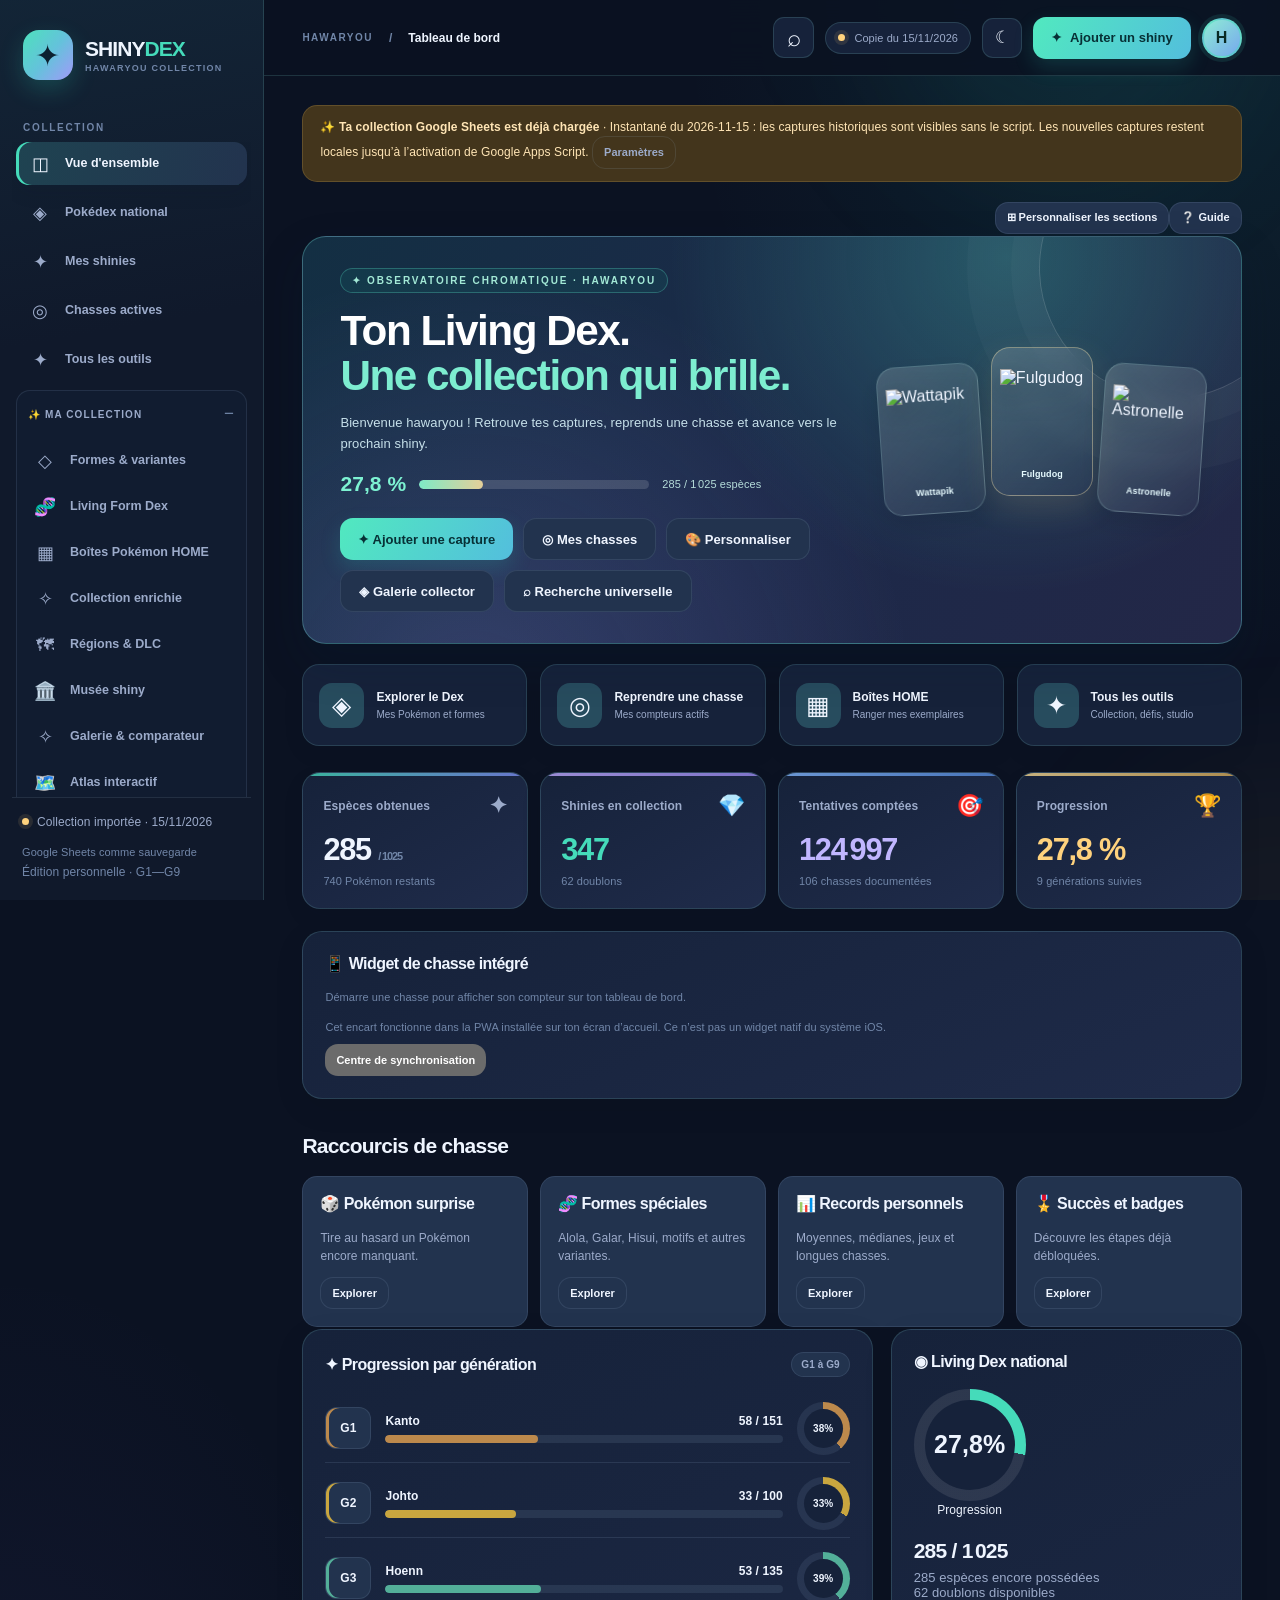
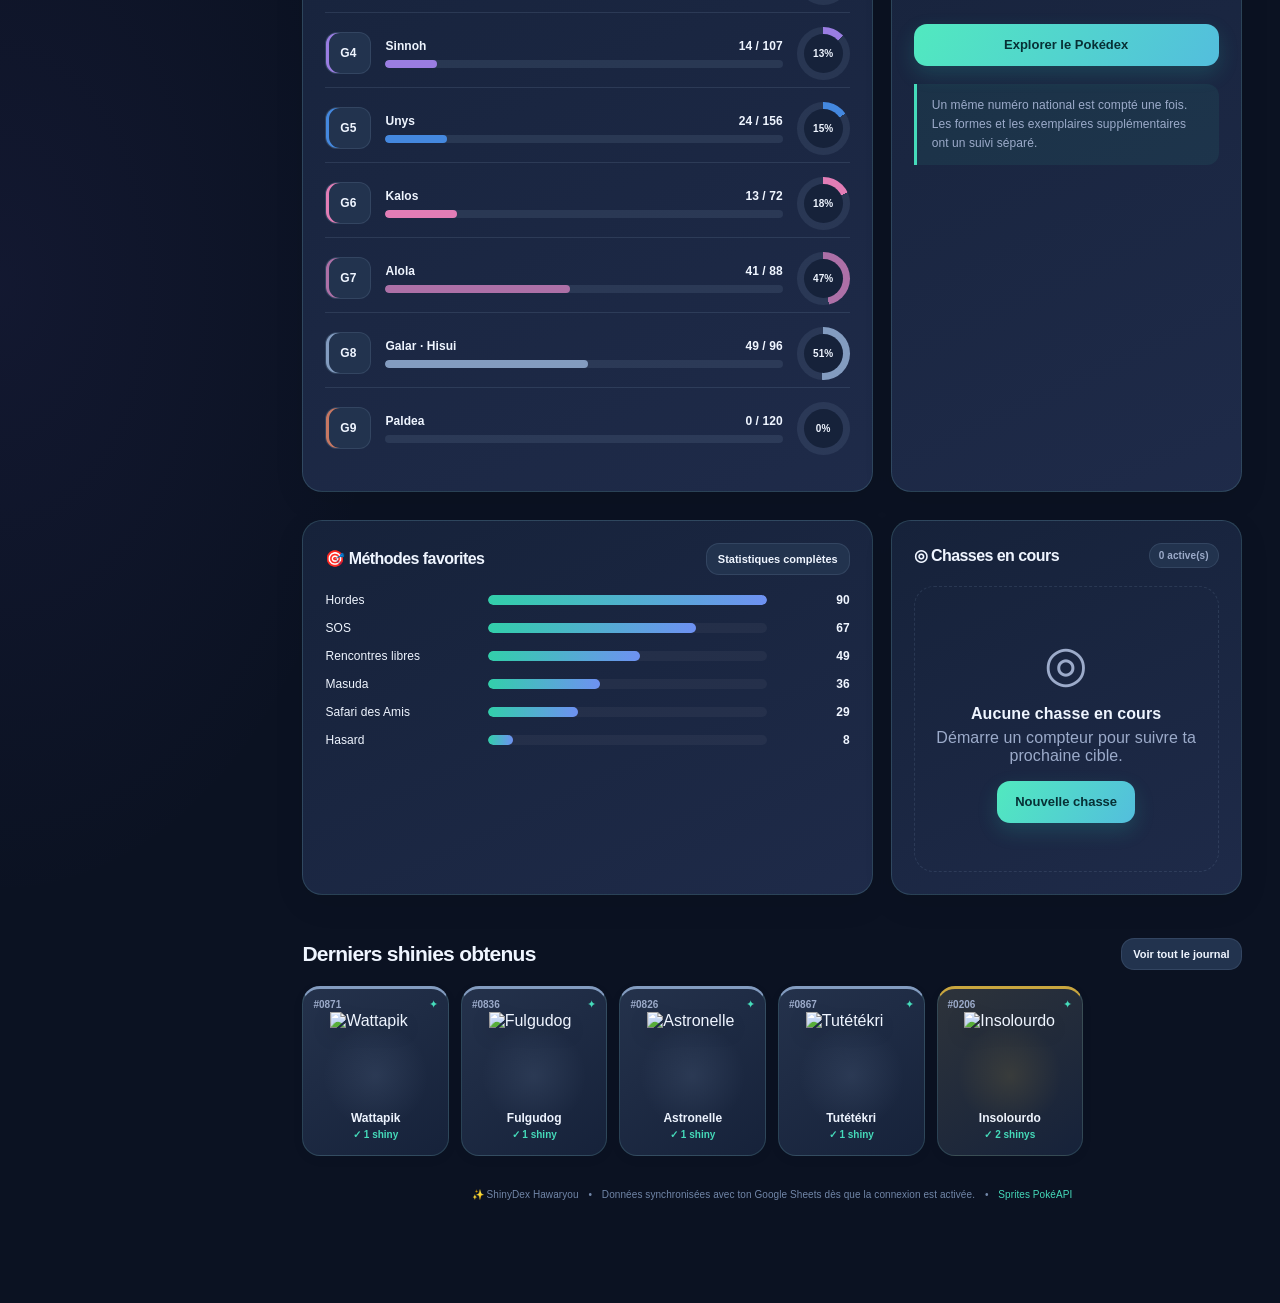
==== commit 4b2bd05a: "feat(shinydex): wire 16 advanced V10 views and responsive design styles" ====
--- a/shiny-dex/index.html
+++ b/shiny-dex/index.html
@@ -11,8 +11,9 @@
   <link rel="manifest" href="./manifest.webmanifest"/>
   <link rel="icon" href="./icon.svg" type="image/svg+xml"/>
   <link rel="apple-touch-icon" href="./icon.svg"/>
-  <link rel="stylesheet" href="./styles.css?v=9"/>
-  <link rel="stylesheet" href="./design-v9.css?v=9"/>
+  <link rel="stylesheet" href="./styles.css?v=10"/>
+  <link rel="stylesheet" href="./design-v9.css?v=10"/>
+  <link rel="stylesheet" href="./v10.css?v=10"/>
   <title>ShinyDex Hawaryou ✨</title>
 </head>
 <body data-theme="dark">
@@ -35,16 +36,23 @@
 <button class="nav-link" data-view="collectionplus"><span>✧</span> Collection enrichie</button>
 <button class="nav-link" data-view="regions"><span>🗺</span> Régions & DLC</button>
 <button class="nav-link" data-view="museum"><span>🏛️</span> Musée shiny</button>
+      <button class="nav-link" data-view="showroom"><span>✧</span> Galerie & comparateur</button>
+      <button class="nav-link" data-view="regionatlas"><span>🗺️</span> Atlas interactif</button>
+      <button class="nav-link" data-view="gamethemes"><span>🎨</span> Thèmes par jeu</button>
 <button class="nav-link" data-view="consistency"><span>✓</span> Contrôle des captures</button></div></details>
 <details class="nav-cluster"><summary>🎯 Shiny hunting</summary><div class="nav-cluster-content"><button class="nav-link" data-view="gameguides"><span>🎮</span> Assistants par jeu</button>
 <button class="nav-link" data-view="huntlab"><span>◉</span> Laboratoire de chasse</button>
 <button class="nav-link" data-view="quests"><span>⚑</span> Défis & niveaux</button>
 <button class="nav-link" data-view="bingo"><span>▦</span> Bingo shiny</button>
 <button class="nav-link" data-view="video"><span>📹</span> Atelier vidéo</button>
+      <button class="nav-link" data-view="multihunt"><span>◉</span> Tableau multi-chasse</button>
+      <button class="nav-link" data-view="sessionjournal"><span>📓</span> Journal de session</button>
+      <button class="nav-link" data-view="reminders"><span>🔔</span> Rappels de chasse</button>
 <button class="nav-link" data-view="goals"><span>⚑</span> Objectifs & souhaits</button></div></details>
 <details class="nav-cluster"><summary>📊 Mes statistiques</summary><div class="nav-cluster-content"><button class="nav-link" data-view="analytics"><span>▥</span> Statistiques</button>
 <button class="nav-link" data-view="expertstats"><span>📊</span> Statistiques expertes</button>
 <button class="nav-link" data-view="insights"><span>▥</span> Analyses approfondies</button>
+      <button class="nav-link" data-view="huntstatistics"><span>📈</span> Statistiques de chasse</button>
 <button class="nav-link" data-view="yearreview"><span>🏆</span> Rétrospective annuelle</button>
 <button class="nav-link" data-view="timeline"><span>🕰️</span> Chronologie</button>
 <button class="nav-link" data-view="achievements"><span>✧</span> Succès & records</button></div></details>
@@ -53,7 +61,16 @@
 <button class="nav-link" data-view="sync"><span>☁</span> Synchronisation</button>
 <button class="nav-link" data-view="restore"><span>↺</span> Sauvegardes & versions</button>
 <button class="nav-link" data-view="personalize"><span>◐</span> Design & accessibilité</button>
-<button class="nav-link" data-view="settings"><span>⚙</span> Paramètres</button></div></details>
+<button class="nav-link" data-view="settings"><span>⚙</span> Paramètres</button>
+      <button class="nav-link" data-view="searchhub"><span>⌕</span> Recherche universelle</button>
+      <button class="nav-link" data-view="quickcapture"><span>＋</span> Saisie rapide</button>
+      <button class="nav-link" data-view="tutorial"><span>❔</span> Tutoriel</button>
+      <button class="nav-link" data-view="dashboardlayout"><span>⊞</span> Accueil personnalisable</button>
+      <button class="nav-link" data-view="importreview"><span>📥</span> Import sécurisé</button>
+      <button class="nav-link" data-view="conflicts"><span>⇄</span> Conflits par champ</button>
+      <button class="nav-link" data-view="syncdiagnostics"><span>☁</span> Diagnostics</button>
+      <button class="nav-link" data-view="drivebackups"><span>💾</span> Sauvegardes Drive</button>
+      <button class="nav-link" data-view="posters"><span>🖼️</span> Posters collector</button></div></details>
 </nav>
     <div class="sidebar-bottom">
       <div class="sync-chip" id="sync-chip"><span class="sync-dot"></span><span id="sync-label">Connexion à configurer</span></div>
@@ -92,27 +109,32 @@
   <div class="modal-holder" id="modal-holder"></div>
   <div class="toast-host" id="toast-host" aria-live="polite"></div>
   <input id="import-file" type="file" accept=".csv,.json,application/json,text/csv" hidden/>
-  <script src="./catalog.js?v=9" defer></script>
-  <script src="./snapshot.js?v=9" defer></script>
-  <script src="./core.js?v=9" defer></script>
-  <script src="./plus-core.js?v=9" defer></script>
-  <script src="./plus-home.js?v=9" defer></script>
-  <script src="./plus-hunt.js?v=9" defer></script>
-  <script src="./plus-insights.js?v=9" defer></script>
-  <script src="./plus-design.js?v=9" defer></script>
-  <script src="./plus-studio.js?v=9" defer></script>
-  <script src="./plus-backup.js?v=9" defer></script>
-  <script src="./plus-directory.js?v=9" defer></script>
-  <script src="./plus-games.js?v=9" defer></script>
-  <script src="./plus-forms.js?v=9" defer></script>
-  <script src="./plus-audit.js?v=9" defer></script>
-  <script src="./plus-expert.js?v=9" defer></script>
-  <script src="./plus-challenges.js?v=9" defer></script>
-  <script src="./plus-recap.js?v=9" defer></script>
-  <script src="./plus-sync.js?v=9" defer></script>
-  <script src="./plus-widget.js?v=9" defer></script>
-  <script src="./plus-video.js?v=9" defer></script>
-  <script src="./design-v9.js?v=9" defer></script>
-  <script src="./app.js?v=9" defer></script>
+  <script src="./catalog.js?v=10" defer></script>
+  <script src="./snapshot.js?v=10" defer></script>
+  <script src="./core.js?v=10" defer></script>
+  <script src="./plus-core.js?v=10" defer></script>
+  <script src="./plus-home.js?v=10" defer></script>
+  <script src="./plus-hunt.js?v=10" defer></script>
+  <script src="./plus-insights.js?v=10" defer></script>
+  <script src="./plus-design.js?v=10" defer></script>
+  <script src="./plus-studio.js?v=10" defer></script>
+  <script src="./plus-backup.js?v=10" defer></script>
+  <script src="./plus-directory.js?v=10" defer></script>
+  <script src="./plus-games.js?v=10" defer></script>
+  <script src="./plus-forms.js?v=10" defer></script>
+  <script src="./plus-audit.js?v=10" defer></script>
+  <script src="./plus-expert.js?v=10" defer></script>
+  <script src="./plus-challenges.js?v=10" defer></script>
+  <script src="./plus-recap.js?v=10" defer></script>
+  <script src="./plus-sync.js?v=10" defer></script>
+  <script src="./plus-widget.js?v=10" defer></script>
+  <script src="./plus-video.js?v=10" defer></script>
+  <script src="./design-v9.js?v=10" defer></script>
+  <script src="./v10-collection.js?v=10" defer></script>
+  <script src="./v10-productivity.js?v=10" defer></script>
+  <script src="./v10-hunting.js?v=10" defer></script>
+  <script src="./v10-security.js?v=10" defer></script>
+  <script src="./v10-bootstrap.js?v=10" defer></script>
+  <script src="./app.js?v=10" defer></script>
 </body>
 </html>
--- a/shiny-dex/v10.css
+++ b/shiny-dex/v10.css
@@ -0,0 +1,118 @@
+/* ShinyDex v10 — collector atelier + specialized hunting + safety workflows */
+.v10-poke-tiles{display:grid;grid-template-columns:repeat(auto-fill,minmax(128px,1fr));gap:12px}
+.v10-poke-tile{position:relative;display:flex;flex-direction:column;align-items:center;gap:7px;padding:15px 7px;background:linear-gradient(145deg,color-mix(in srgb,var(--v10-border,var(--accent)) 13%,var(--panel)),var(--panel));border:1px solid var(--border);border-top:3px solid var(--v10-border,var(--accent));border-radius:16px;color:var(--text);min-width:0}
+.v10-poke-tile img{width:90px;height:96px;object-fit:contain;filter:drop-shadow(0 7px 13px #0003)}
+.v10-poke-tile strong{max-width:100%;white-space:nowrap;overflow:hidden;text-overflow:ellipsis;font-size:12px}
+.v10-poke-tile small{font-size:10px;color:var(--muted);white-space:nowrap;max-width:100%;overflow:hidden;text-overflow:ellipsis}
+.v10-poke-num{position:absolute;top:5px;left:9px;font-size:9px;color:var(--muted)}
+.v10-showcase-toolbar{display:flex;align-items:center;justify-content:space-between;gap:12px;margin-bottom:17px}
+.v10-showcase-toolbar label{margin:0}
+.v10-compare{position:relative;isolation:isolate;height:clamp(240px,39vw,410px);border-radius:19px;overflow:hidden;background:radial-gradient(ellipse at 50% 43%,color-mix(in srgb,var(--accent) 20%,var(--panel-hi)),var(--panel))}
+.v10-compare-bg,.v10-compare-shiny{position:absolute;inset:0;display:grid;place-items:center}
+.v10-compare-shiny{background:radial-gradient(ellipse at 50% 43%,rgba(247,214,127,.19),transparent 75%)}
+.v10-compare img{width:min(58vw,350px);height:80%;object-fit:contain;filter:drop-shadow(0 18px 24px #0004)}
+.v10-compare-divider{position:absolute;top:0;bottom:0;width:3px;background:rgba(255,255,255,.85);z-index:3;transform:translateX(-50%);pointer-events:none}
+.v10-compare-divider span{position:absolute;top:50%;left:50%;transform:translate(-50%,-50%);border:2px solid white;border-radius:50%;width:45px;height:45px;display:grid;place-items:center;background:#23414f;color:#fff;font-weight:900}
+.v10-compare-label{position:absolute;top:15px;z-index:4;font-size:11px;font-weight:900;letter-spacing:.13em;color:var(--text);background:var(--panel);border-radius:10px;padding:7px 10px}
+.v10-compare-label.left{left:15px}.v10-compare-label.right{right:15px}
+.v10-slider-label{margin-top:15px}.v10-compare~input[type=range]{width:100%}
+.v10-viewer{position:fixed;inset:0;z-index:200;background:radial-gradient(ellipse at 50% 10%,#273c62,#0a1326 75%);display:flex;flex-direction:column;align-items:center;justify-content:center;padding:20px;color:#fff}
+.v10-viewer-bar{display:flex;justify-content:space-between;align-items:center;width:min(750px,100%);margin-bottom:12px}
+.v10-viewer button{cursor:pointer}.v10-viewer-bar button,.v10-viewer-row>button{background:#ffffff13;border:1px solid #ffffff40;color:white;border-radius:12px;padding:12px 17px;font-size:23px;min-width:45px;min-height:45px}
+.v10-viewer-row{width:min(860px,100%);display:flex;align-items:center;justify-content:center;gap:16px}
+.v10-full-card{width:min(480px,75vw);min-height:min(680px,78dvh);border-radius:28px;padding:19px 25px;display:flex;align-items:center;flex-direction:column;background:radial-gradient(ellipse at 50% 38%,color-mix(in srgb,var(--v10-rarity) 30%,transparent),transparent 65%),linear-gradient(155deg,#173c50,#212341);border:2px solid var(--v10-rarity);box-shadow:0 25px 80px #0009}
+.v10-full-head{align-self:stretch;display:flex;justify-content:space-between;gap:8px;color:#bfe7df;font-size:11px;font-weight:800}
+.v10-full-art{flex:1;display:grid;place-items:center;width:100%}
+.v10-full-art img{width:min(290px,100%);height:min(310px,43dvh);object-fit:contain;filter:drop-shadow(0 22px 18px #0006)}
+.v10-full-card>strong{font-size:clamp(20px,3vw,32px)}.v10-full-card p{text-align:center;color:#bed2e7;font-size:13px}
+.v10-full-tags{display:flex;gap:8px;justify-content:center;flex-wrap:wrap}
+.v10-full-tags span{background:#ffffff14;border:1px solid #ffffff26;border-radius:10px;padding:8px;font-size:11px}
+.v10-full-footer{font-size:10px;letter-spacing:.16em;color:#a0c2d4;margin-top:25px}
+.v10-viewer-actions{display:flex;gap:10px;flex-wrap:wrap;justify-content:center;margin-top:19px}
+.v10-atlas{position:relative;height:clamp(390px,52vw,580px);margin-top:10px;background:radial-gradient(ellipse at 18% 43%,#1e5674,transparent 56%),radial-gradient(ellipse at 80% 50%,#265464,transparent 64%),linear-gradient(135deg,#172b4c,#0f2843);border:1px solid #609cb37a;border-radius:21px;overflow:hidden}
+.v10-atlas:before{content:"";position:absolute;inset:0;background-image:radial-gradient(#82d9d0bb 1px,transparent 1px);background-size:23px 23px;opacity:.12}
+.v10-atlas-path{position:absolute;inset:20% 5%;border:2px dashed #89d5d45b;border-radius:45% 50% 44% 60%;transform:rotate(-12deg)}
+.v10-atlas-pin{position:absolute;transform:translate(-50%,-50%);padding:11px 13px;min-width:93px;display:flex;flex-direction:column;align-items:center;text-align:center;gap:2px;color:white;border:1px solid #a0e8e58a;border-radius:16px;background:#163c56df;box-shadow:0 12px 28px #0005;backdrop-filter:blur(8px)}
+.v10-atlas-pin span{font-size:10px;color:#8be9d1;font-weight:900}.v10-atlas-pin strong{font-size:12px}.v10-atlas-pin small{font-size:10px;color:#b9dbdf}
+.v10-atlas-pin.chosen{background:#298c85;border-color:white;box-shadow:0 0 0 4px #7de5d433}
+.v10-atlas-detail{display:flex;align-items:center;gap:25px;flex-wrap:wrap}
+.v10-theme-grid{display:grid;grid-template-columns:repeat(auto-fill,minmax(160px,1fr));gap:15px}
+.v10-theme-card{min-height:145px;border-radius:17px;background:linear-gradient(145deg,color-mix(in srgb,var(--theme-swatch) 27%,var(--panel)),var(--panel));border:2px solid var(--border);color:var(--text);display:flex;flex-direction:column;align-items:center;justify-content:center;gap:11px;padding:16px}
+.v10-theme-card.active{border-color:var(--theme-swatch);box-shadow:0 0 0 3px color-mix(in srgb,var(--theme-swatch) 16%,transparent)}
+.v10-theme-card>span{font-size:36px}.v10-theme-card strong{font-size:13px}.v10-theme-card small{font-size:10px;color:var(--muted)}
+body[data-game-skin="emerald"]{--accent:#59c993;--accent2:#a9db86}
+body[data-game-skin="heartgold"]{--accent:#e4bd77;--accent2:#d7a55e}
+body[data-game-skin="unova"]{--accent:#90a6cb;--accent2:#6d82ac}
+body[data-game-skin="kalos"]{--accent:#82baf9;--accent2:#b2a3d6}
+body[data-game-skin="alola"]{--accent:#efa96f;--accent2:#bd8cbf}
+body[data-game-skin="galar"]{--accent:#b49ce7;--accent2:#6cbccf}
+body[data-game-skin="hisui"]{--accent:#c2a477;--accent2:#72b5a3}
+body[data-game-skin="paldea"]{--accent:#bc9ce5;--accent2:#e5a778}
+body[data-game-skin="lumiose"]{--accent:#69c7e4;--accent2:#dfba79}
+.v10-poster-preview{display:grid;grid-template-columns:repeat(auto-fit,minmax(100px,1fr));gap:10px;margin-top:18px}
+.v10-poster-mini{display:flex;flex-direction:column;gap:5px;align-items:center;background:var(--panel-hi);border-radius:12px;padding:10px}
+.v10-poster-mini img{height:70px;width:80px;object-fit:contain}.v10-poster-mini small{color:var(--muted);font-size:10px}
+.v10-print-poster{display:none}
+.v10-search-result{width:100%;min-height:73px;display:flex;align-items:center;gap:15px;text-align:left;color:var(--text);background:var(--panel-hi);border:1px solid var(--border);border-radius:13px;padding:10px 14px;margin:6px 0}
+.v10-search-result img{height:50px;width:52px;object-fit:contain}.v10-search-result span:nth-child(2){flex:1}.v10-search-result b{display:block}.v10-search-result small{display:block;color:var(--muted);font-size:11px}
+.v10-result-icon{font-size:26px;color:var(--accent)}.v10-search-prompt{padding:45px 25px;text-align:center;color:var(--muted);font-size:34px}.v10-search-prompt b{display:block;font-size:15px}.v10-search-prompt p{font-size:12px}
+.v10-fast-preview{display:flex;gap:15px;align-items:center;background:var(--panel-hi);padding:15px;border-radius:15px;margin-bottom:17px}
+.v10-fast-sprite{font-size:46px;width:86px;height:76px;display:grid;place-items:center}.v10-fast-sprite img{width:84px;height:76px;object-fit:contain}
+.v10-fast-actions{display:flex;gap:10px;justify-content:flex-end;margin-top:23px;flex-wrap:wrap}
+.v10-tour{text-align:center;max-width:620px;margin:30px auto}.v10-tour-icon{font-size:55px}.v10-tour h2{margin:14px 0}.v10-tour p{line-height:1.75;color:var(--muted)}
+.v10-tour .chip-row{justify-content:center;margin-top:24px}
+.v10-tour-dots{display:flex;gap:7px;justify-content:center;margin:24px 0}.v10-tour-dots span{width:9px;height:9px;border-radius:50%;background:var(--border)}.v10-tour-dots span.active{background:var(--accent)}
+.v10-pin-row{display:flex;gap:12px;overflow-x:auto;padding:6px 0}.v10-pin-poke{flex:0 0 110px;border:1px solid var(--border);color:var(--text);background:var(--panel-hi);padding:8px;border-radius:12px;display:grid;justify-items:center;gap:6px}
+.v10-pin-poke img{height:76px;width:85px;object-fit:contain}.v10-pin-poke small{font-size:10px;white-space:nowrap;max-width:100px;overflow:hidden;text-overflow:ellipsis}
+.v10-layout-row{display:flex;align-items:center;justify-content:space-between;gap:12px;padding:14px 5px;border-bottom:1px solid var(--border)}
+.v10-layout-row>div:first-child{flex:1}.v10-layout-row b,.v10-layout-row small{display:block}.v10-layout-row small{color:var(--muted);margin-top:4px;font-size:10px}
+.v10-layout-row select{max-width:185px}.v10-dashboard{display:flex;flex-direction:column;gap:2px}
+.v10-dashboard-block{min-width:0}.v10-dashboard-block.v10-width-narrow{max-width:1050px;width:100%}
+.v10-dashboard-block .split{margin-bottom:8px}.v10-layout-link{text-align:right}
+.v10-hunt-grid{display:grid;grid-template-columns:repeat(2,minmax(0,1fr));gap:15px}
+.v10-hunt-tile{border:1px solid var(--border);border-top:4px solid var(--v10-color);border-radius:20px;background:linear-gradient(140deg,color-mix(in srgb,var(--v10-color) 12%,var(--panel)),var(--panel));padding:20px;text-align:center}
+.v10-hunt-head{display:flex;align-items:center;justify-content:space-between;gap:13px;text-align:left}.v10-hunt-head select{width:auto;max-width:80%}.v10-hunt-head span{font-size:12px;color:var(--muted)}
+.v10-hunt-img img{height:127px;width:140px;object-fit:contain;margin:15px auto}
+.v10-hunt-tile h3{font-size:20px;margin:5px 0}.v10-hunt-tile p{color:var(--muted);font-size:12px}
+.v10-big-counter{font-size:clamp(41px,5vw,78px);font-weight:950;letter-spacing:-.06em;font-variant-numeric:tabular-nums;margin:15px 0}
+.v10-counter-buttons{display:grid;grid-template-columns:repeat(4,1fr);gap:8px}
+.v10-counter-buttons button{background:var(--panel-hi);border:1px solid var(--border);border-radius:11px;min-height:60px;color:var(--text);font-weight:900;font-size:21px}
+.v10-counter-buttons button:active{background:var(--accent);color:var(--bg)}
+.v10-hunt-actions{display:flex;gap:9px;justify-content:center;margin-top:14px}
+.v10-hunt-empty{display:grid;place-items:center;align-content:center;min-height:310px;border:2px dashed var(--border);border-radius:18px;color:var(--muted);gap:8px}
+.v10-hunt-empty>span{font-size:50px}.v10-hunt-headline,.v10-wake-bar{display:flex;justify-content:space-between;align-items:center;gap:15px;flex-wrap:wrap;margin-bottom:15px}
+.v10-hunt-headline{font-size:13px;color:var(--muted)}.v10-wake-bar{padding:15px;background:var(--panel);border:1px solid var(--border);border-radius:15px}
+.v10-wake-bar b,.v10-wake-bar small{display:block}.v10-wake-bar small{font-size:11px;color:var(--muted);margin-top:4px}
+.v10-stats-tiles{display:grid;grid-template-columns:repeat(4,minmax(0,1fr));gap:13px;margin:18px 0}
+.v10-big-prob{font-size:33px;font-weight:900;margin-top:17px;color:var(--accent);font-variant-numeric:tabular-nums}
+.v10-probability{width:100%;height:auto;max-height:250px;margin-top:8px;overflow:visible}
+.v10-import-row,.v10-diagnostic-row{padding:13px 10px;display:flex;align-items:center;justify-content:space-between;gap:12px;border-bottom:1px solid var(--border)}
+.v10-import-row b,.v10-import-row small,.v10-diagnostic-row b,.v10-diagnostic-row small{display:block}.v10-import-row small,.v10-diagnostic-row small{color:var(--muted);font-size:11px;margin-top:4px}
+.v10-import-row .pill{max-width:46%;white-space:normal;line-height:1.45}
+.v10-conflict-field{display:grid;grid-template-columns:1fr minmax(170px,.7fr);align-items:center;gap:15px;padding:14px 0;border-bottom:1px solid var(--border)}
+.v10-conflict-field b,.v10-conflict-field small{display:block}.v10-conflict-field small{color:var(--muted);margin-top:6px;font-size:11px;line-height:1.5}
+.v10-backup-info{display:flex;gap:15px;align-items:flex-start}.v10-backup-info>span{font-size:35px}.v10-backup-info h3{margin:0 0 8px}.v10-backup-info p{color:var(--muted)}
+@media(max-width:980px){.v10-hunt-grid{grid-template-columns:1fr}.v10-stats-tiles{grid-template-columns:repeat(2,1fr)}}
+@media(max-width:600px){
+ .v10-poke-tiles{grid-template-columns:repeat(3,minmax(0,1fr));gap:8px}.v10-poke-tile{padding:13px 5px}.v10-poke-tile img{width:70px;height:76px}
+ .v10-viewer{padding:12px 4px}.v10-viewer-row{gap:5px}.v10-viewer-row>button{min-width:35px;min-height:45px;padding:8px;font-size:24px}
+ .v10-full-card{width:min(330px,78vw);min-height:560px;padding:18px 13px}.v10-full-art img{height:260px}
+ .v10-full-head{font-size:9px}.v10-full-footer{margin-top:16px}
+ .v10-atlas{height:480px}.v10-atlas-pin{padding:8px 6px;min-width:71px;border-radius:12px}.v10-atlas-pin strong{font-size:10px}.v10-atlas-pin small,.v10-atlas-pin span{font-size:9px}
+ .v10-theme-grid{grid-template-columns:repeat(2,1fr);gap:9px}.v10-theme-card{min-height:123px}
+ .v10-hunt-tile{padding:15px 11px}.v10-counter-buttons{gap:5px}.v10-counter-buttons button{min-height:55px}
+ .v10-layout-row{flex-wrap:wrap}.v10-layout-row .chip-row{width:100%}
+ .v10-stats-tiles{gap:8px}.v10-stats-tiles .stat-card{padding:12px}
+ .v10-conflict-field{grid-template-columns:1fr}
+}
+@media print{
+ body.v10-print-mode>*:not(#v10-print-poster){display:none!important}
+ body.v10-print-mode #v10-print-poster{display:block!important;background:#f8fafc;color:#192d40;padding:10px;font-family:Arial,sans-serif}
+ .v10-poster-head{text-align:center;padding:25px;background:#19384e;color:white;margin-bottom:25px}
+ .v10-poster-head h1{font-size:32px}
+ .v10-poster-grid{display:grid;grid-template-columns:repeat(4,minmax(0,1fr));gap:9px}
+ .v10-poster-entry{border:1px solid #d8e5eb;border-radius:10px;break-inside:avoid;display:flex;flex-direction:column;align-items:center;text-align:center;justify-content:center;min-height:160px}
+ .v10-poster-entry img{width:110px;height:110px;object-fit:contain}.v10-poster-entry b{font-size:11px}.v10-poster-entry small{font-size:9px}
+ #v10-print-poster>footer{text-align:center;margin-top:22px}
+ @page{size:A4;margin:13mm}
+}
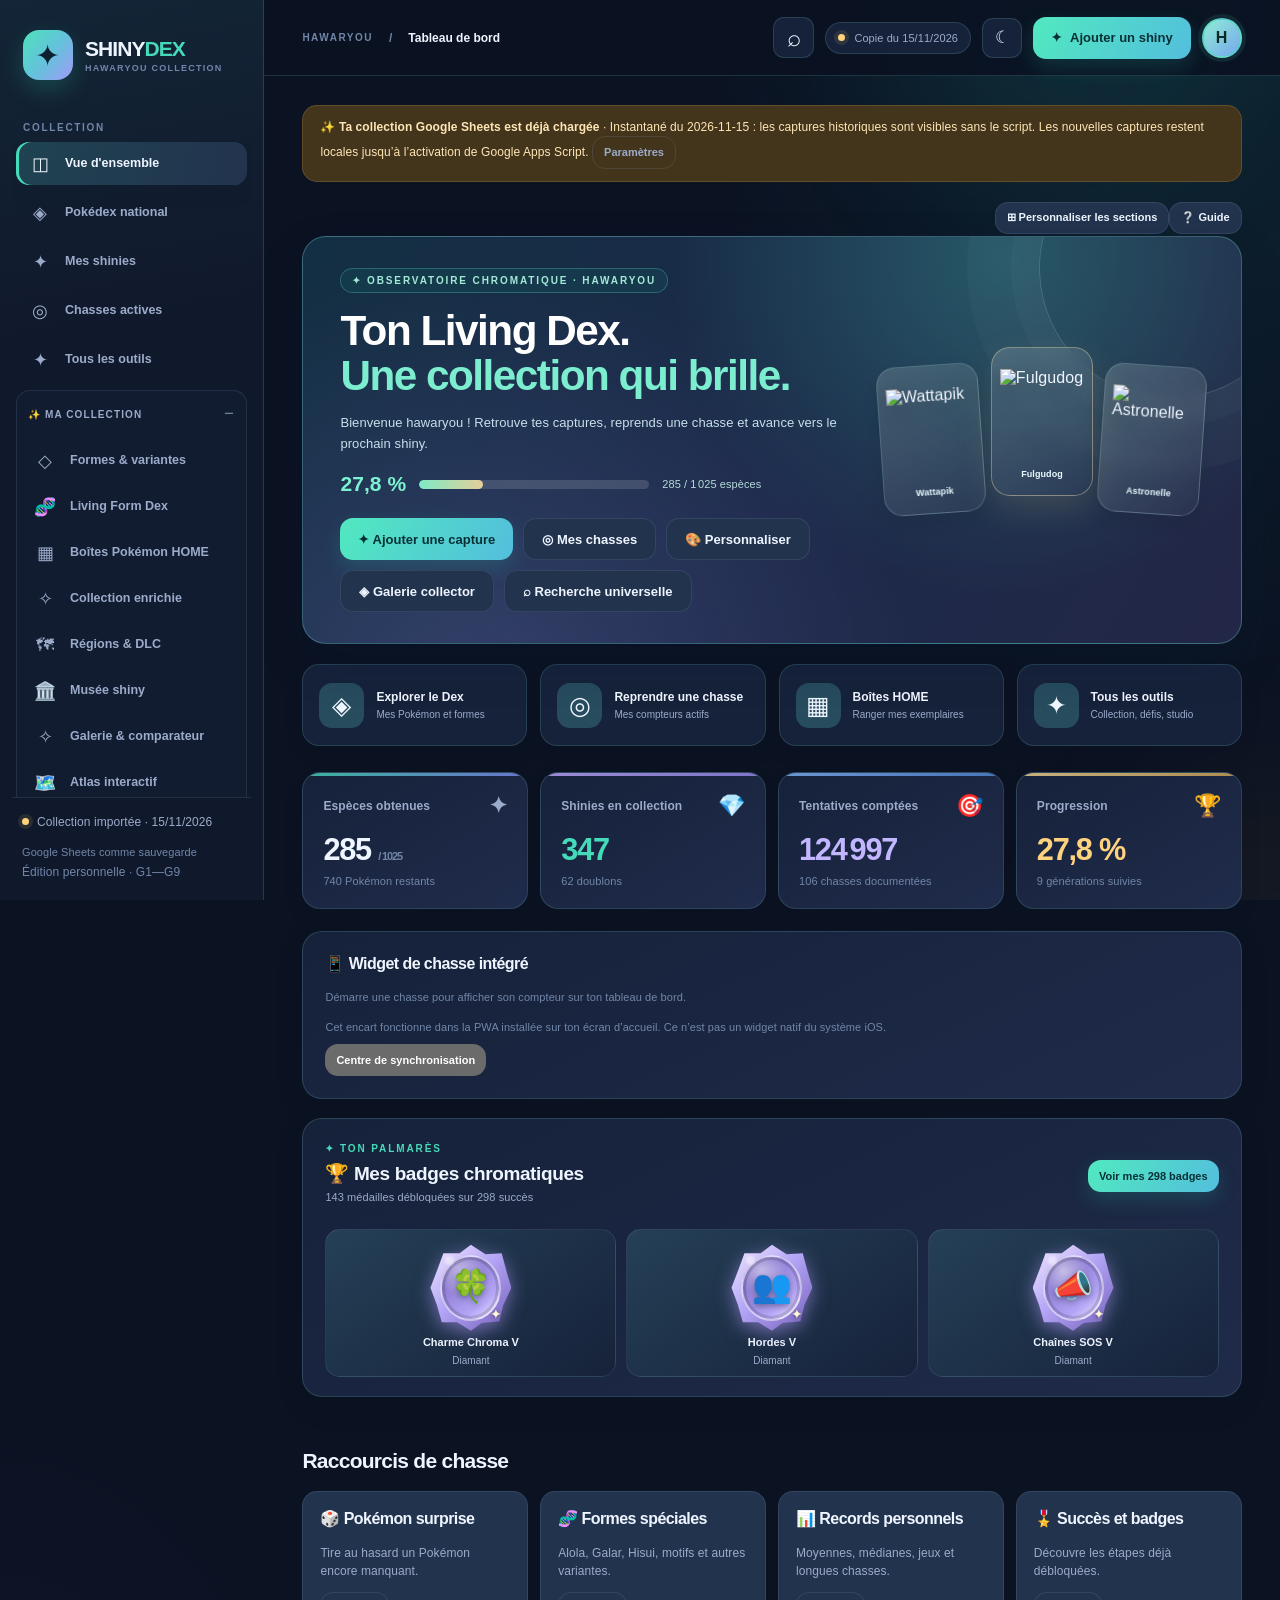
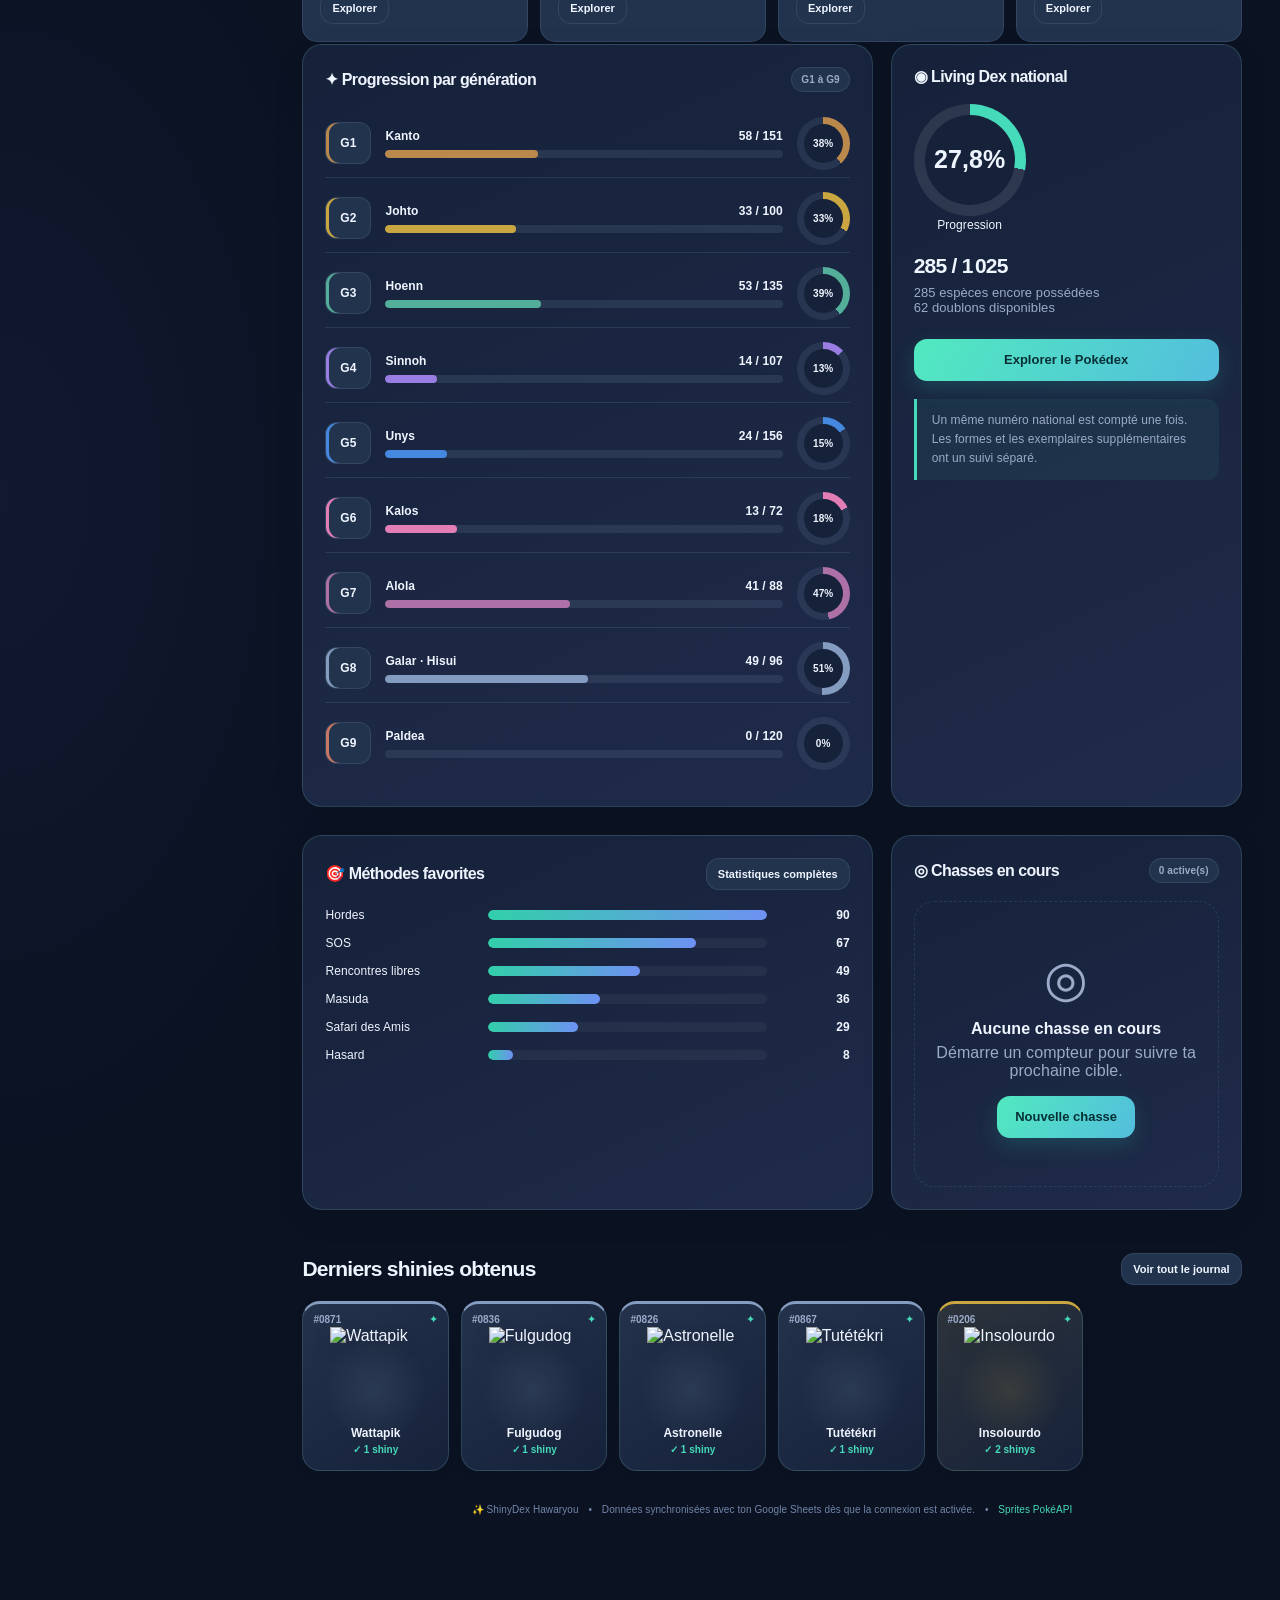
==== commit 524b8aa3: "release(shinydex): trophy cabinet v14 offline refresh with current badge gallery and visuals" ====
--- a/shiny-dex/index.html
+++ b/shiny-dex/index.html
@@ -11,9 +11,10 @@
   <link rel="manifest" href="./manifest.webmanifest"/>
   <link rel="icon" href="./icon.svg" type="image/svg+xml"/>
   <link rel="apple-touch-icon" href="./icon.svg"/>
-  <link rel="stylesheet" href="./styles.css?v=10"/>
-  <link rel="stylesheet" href="./design-v9.css?v=10"/>
-  <link rel="stylesheet" href="./v10.css?v=10"/>
+  <link rel="stylesheet" href="./styles.css?v=14"/>
+  <link rel="stylesheet" href="./design-v9.css?v=14"/>
+  <link rel="stylesheet" href="./v10.css?v=14"/>
+  <link rel="stylesheet" href="./achievements-v13.css?v=14"/>
   <title>ShinyDex Hawaryou ✨</title>
 </head>
 <body data-theme="dark">
@@ -109,32 +110,33 @@
   <div class="modal-holder" id="modal-holder"></div>
   <div class="toast-host" id="toast-host" aria-live="polite"></div>
   <input id="import-file" type="file" accept=".csv,.json,application/json,text/csv" hidden/>
-  <script src="./catalog.js?v=10" defer></script>
-  <script src="./snapshot.js?v=10" defer></script>
-  <script src="./core.js?v=10" defer></script>
-  <script src="./plus-core.js?v=10" defer></script>
-  <script src="./plus-home.js?v=10" defer></script>
-  <script src="./plus-hunt.js?v=10" defer></script>
-  <script src="./plus-insights.js?v=10" defer></script>
-  <script src="./plus-design.js?v=10" defer></script>
-  <script src="./plus-studio.js?v=10" defer></script>
-  <script src="./plus-backup.js?v=10" defer></script>
-  <script src="./plus-directory.js?v=10" defer></script>
-  <script src="./plus-games.js?v=10" defer></script>
-  <script src="./plus-forms.js?v=10" defer></script>
-  <script src="./plus-audit.js?v=10" defer></script>
-  <script src="./plus-expert.js?v=10" defer></script>
-  <script src="./plus-challenges.js?v=10" defer></script>
-  <script src="./plus-recap.js?v=10" defer></script>
-  <script src="./plus-sync.js?v=10" defer></script>
-  <script src="./plus-widget.js?v=10" defer></script>
-  <script src="./plus-video.js?v=10" defer></script>
-  <script src="./design-v9.js?v=10" defer></script>
-  <script src="./v10-collection.js?v=10" defer></script>
-  <script src="./v10-productivity.js?v=10" defer></script>
-  <script src="./v10-hunting.js?v=10" defer></script>
-  <script src="./v10-security.js?v=10" defer></script>
-  <script src="./v10-bootstrap.js?v=10" defer></script>
-  <script src="./app.js?v=10" defer></script>
+  <script src="./catalog.js?v=14" defer></script>
+  <script src="./snapshot.js?v=14" defer></script>
+  <script src="./core.js?v=14" defer></script>
+  <script src="./plus-core.js?v=14" defer></script>
+  <script src="./plus-achievements.js?v=14" defer></script>
+  <script src="./plus-home.js?v=14" defer></script>
+  <script src="./plus-hunt.js?v=14" defer></script>
+  <script src="./plus-insights.js?v=14" defer></script>
+  <script src="./plus-design.js?v=14" defer></script>
+  <script src="./plus-studio.js?v=14" defer></script>
+  <script src="./plus-backup.js?v=14" defer></script>
+  <script src="./plus-directory.js?v=14" defer></script>
+  <script src="./plus-games.js?v=14" defer></script>
+  <script src="./plus-forms.js?v=14" defer></script>
+  <script src="./plus-audit.js?v=14" defer></script>
+  <script src="./plus-expert.js?v=14" defer></script>
+  <script src="./plus-challenges.js?v=14" defer></script>
+  <script src="./plus-recap.js?v=14" defer></script>
+  <script src="./plus-sync.js?v=14" defer></script>
+  <script src="./plus-widget.js?v=14" defer></script>
+  <script src="./plus-video.js?v=14" defer></script>
+  <script src="./design-v9.js?v=14" defer></script>
+  <script src="./v10-collection.js?v=14" defer></script>
+  <script src="./v10-productivity.js?v=14" defer></script>
+  <script src="./v10-hunting.js?v=14" defer></script>
+  <script src="./v10-security.js?v=14" defer></script>
+  <script src="./v10-bootstrap.js?v=14" defer></script>
+  <script src="./app.js?v=14" defer></script>
 </body>
 </html>
--- a/shiny-dex/v10.css
+++ b/shiny-dex/v10.css
@@ -116,3 +116,11 @@
  #v10-print-poster>footer{text-align:center;margin-top:22px}
  @page{size:A4;margin:13mm}
 }
+
+/* User-selected holographic collector frames */
+.v10-viewer-actions select{width:auto;max-width:185px;background:#182a45;color:white;border-color:#ffffff46}
+.v10-full-card.frame-holo{background:linear-gradient(138deg,rgba(103,218,246,.23),transparent 35%,rgba(219,138,243,.24) 61%,transparent 88%),repeating-linear-gradient(60deg,#162a45,#263c60 13px,#18334b 25px);border-color:#bcefe8;box-shadow:0 0 0 4px #acd9ff16,0 25px 70px #0009}
+.v10-full-card.frame-gold{background:radial-gradient(ellipse at 50% 28%,#9b763e80,transparent 65%),linear-gradient(155deg,#3e2c20,#1c2440 65%);border-color:#e9c681;box-shadow:0 0 0 4px #e5bd6618,0 25px 70px #0009}
+.v10-full-card.frame-neon{background:radial-gradient(ellipse at 50% 32%,#1d997f5c,transparent 65%),linear-gradient(155deg,#081f28,#131b3a);border-color:#4affce;box-shadow:0 0 22px #47f8b638,0 25px 70px #0009}
+.v10-full-card.frame-classic{background:linear-gradient(150deg,#193a52,#202a40);border-color:#8aabc1;box-shadow:0 25px 70px #0009}
+body.sdx-no-motion .v10-full-card,body.sdx-no-motion .v10-poke-tile{animation:none!important;transition:none!important}
--- a/shiny-dex/achievements-v13.css
+++ b/shiny-dex/achievements-v13.css
@@ -0,0 +1,140 @@
+/* ShinyDex · Succès & Records — Grand palmarès premium */
+.sdx-awards-hero{display:flex;gap:25px;align-items:center;justify-content:space-between;position:relative;overflow:hidden;padding:30px 32px;margin:0 0 15px;border-radius:25px;color:#e9f7fb;background:radial-gradient(ellipse at 94% 4%,rgba(249,215,137,.30),transparent 39%),radial-gradient(ellipse at 12% 110%,rgba(63,224,191,.20),transparent 48%),linear-gradient(115deg,#142c43,#222745 67%,#30294c);border:1px solid #8edcd368;box-shadow:0 15px 35px #071a302b}
+.sdx-awards-hero:after{content:"✧";position:absolute;right:17%;bottom:-66px;color:#ffffff0b;font-size:270px;line-height:1;pointer-events:none}
+.sdx-awards-hero-info{z-index:1;flex:1;min-width:0}
+.sdx-awards-kicker{font-size:10px;letter-spacing:.19em;font-weight:900;color:#93ebd5}
+.sdx-awards-hero h2{font-size:clamp(35px,5vw,60px);font-weight:950;letter-spacing:-.065em;margin:10px 0 2px;color:white}
+.sdx-awards-hero h2 span{font-size:.47em;font-weight:650;color:#c3d4e4;letter-spacing:-.03em}
+.sdx-awards-hero p{font-size:12px;line-height:1.7;color:#c3dbe3;max-width:500px}
+.sdx-awards-hero-track,.sdx-awards-next i,.sdx-award-category i,.sdx-badge-progress,.sdx-badge-modal-stats i{display:block;height:10px;background:#ffffff22;border-radius:999px;overflow:hidden}
+.sdx-awards-hero-track{max-width:570px;margin:19px 0 9px}
+.sdx-awards-hero-track i,.sdx-awards-next i em,.sdx-award-category i em,.sdx-badge-progress span,.sdx-badge-modal-stats i em{display:block;height:100%;background:linear-gradient(90deg,#61debc,#b9b3ed,#f5d191);border-radius:inherit}
+.sdx-awards-hero-numbers{display:flex;gap:14px;justify-content:space-between;flex-wrap:wrap;max-width:570px;font-size:11px;font-weight:850;color:#f3edd8}
+.sdx-awards-hero-spotlight{z-index:1;flex:0 0 185px;display:flex;align-items:center;flex-direction:column;gap:8px;text-align:center;background:#ffffff0e;border:1px solid #ffffff25;border-radius:21px;padding:16px 14px;color:#fff}
+.sdx-awards-hero-spotlight strong{font-size:12px;line-height:1.4}.sdx-awards-hero-spotlight small{font-size:10px;color:#c1d8e5}
+.sdx-awards-summary{display:grid;grid-template-columns:repeat(4,minmax(0,1fr));gap:11px;margin:16px 0 18px}
+.sdx-awards-summary>div{padding:18px;border:1px solid var(--border);border-radius:17px;background:var(--panel);text-align:center;box-shadow:0 8px 25px #0000000b}
+.sdx-awards-summary strong{display:block;color:var(--text);font-size:clamp(22px,2.5vw,34px);font-weight:950;font-variant-numeric:tabular-nums}
+.sdx-awards-summary small{display:block;margin-top:5px;font-size:10px;color:var(--muted);font-weight:750}
+.sdx-awards-next{display:flex;align-items:center;gap:15px;border:1px solid color-mix(in srgb,var(--accent) 40%,var(--border));background:linear-gradient(105deg,color-mix(in srgb,var(--accent) 10%,var(--panel)),var(--panel));border-radius:17px;padding:16px;margin-bottom:27px}
+.sdx-awards-next>span{font-size:30px}
+.sdx-awards-next>div{flex:1;min-width:0}
+.sdx-awards-next strong{display:block;font-size:12px;margin-bottom:5px}
+.sdx-awards-next small{display:block;color:var(--muted);font-size:10px;line-height:1.5}
+.sdx-awards-next i{height:6px;margin-top:10px;background:var(--border)}
+.sdx-awards-section-title{display:flex;justify-content:space-between;align-items:center;flex-wrap:wrap;gap:10px;margin:30px 0 14px}
+.sdx-awards-section-title h2{font-size:19px;margin:0;letter-spacing:-.025em}
+.sdx-awards-section-title small{font-size:11px;color:var(--muted)}
+.sdx-award-categories{display:grid;grid-template-columns:repeat(4,minmax(0,1fr));gap:11px;margin:0 0 25px}
+.sdx-award-category{border-radius:17px;display:grid;grid-template-columns:34px 1fr auto;grid-template-rows:auto 8px;align-items:center;gap:9px;text-align:left;padding:14px 15px;min-height:76px;background:var(--panel);border:1px solid var(--border);color:var(--text);transition:transform .18s,border-color .18s}
+.sdx-award-category:hover{transform:translateY(-2px);border-color:var(--accent)}
+.sdx-award-category.active{background:color-mix(in srgb,var(--accent) 13%,var(--panel));border-color:var(--accent)}
+.sdx-award-category>span{font-size:23px;grid-row:1}
+.sdx-award-category strong{font-size:11px}
+.sdx-award-category small{font-size:10px;color:var(--muted)}
+.sdx-award-category i{grid-column:1 / -1;height:5px;background:var(--border)}
+.sdx-award-category i em{background:linear-gradient(90deg,#52c9b6,#f1ca8a)}
+.sdx-award-controls{margin:0 0 20px;border:1px solid var(--border);background:var(--panel);padding:15px;border-radius:18px}
+.sdx-award-search{display:flex;gap:10px;align-items:center;background:var(--input);padding:1px 12px;border:1px solid var(--border);border-radius:12px}
+.sdx-award-search>span{font-size:24px;color:var(--accent)}
+.sdx-award-search input{border:0!important;background:transparent!important;box-shadow:none!important;width:100%;min-height:44px}
+.sdx-award-search input:focus{outline:none!important}
+.sdx-award-filters{display:flex;flex-wrap:wrap;gap:7px;margin:13px 0}
+.sdx-filter{padding:8px 11px;border:1px solid var(--border);background:var(--panel-hi);color:var(--text);border-radius:11px;font-size:11px;font-weight:800;min-height:37px}
+.sdx-filter.selected{background:color-mix(in srgb,var(--accent) 16%,var(--panel));border-color:var(--accent)}
+.sdx-award-selects{display:grid;grid-template-columns:repeat(3,minmax(0,1fr));gap:10px}
+.sdx-award-selects label{font-size:11px;font-weight:800;color:var(--muted)}
+.sdx-award-selects select{margin-top:6px;width:100%}
+.sdx-badge-gallery{display:grid;grid-template-columns:repeat(4,minmax(0,1fr));gap:14px}
+.sdx-badge-card{--sdx-metal:#b37a56;--sdx-metal-light:#f3c9a0;--sdx-metal-dark:#714938;--sdx-glow:#c5885266;
+ width:100%;min-width:0;min-height:259px;position:relative;display:flex;align-items:center;flex-direction:column;gap:7px;text-align:center;border:1px solid var(--border);border-top:3px solid var(--sdx-metal);border-radius:18px;background:radial-gradient(ellipse at 50% 27%,color-mix(in srgb,var(--sdx-metal) 19%,transparent),transparent 58%),var(--panel);padding:13px 13px 15px;color:var(--text);transition:transform .2s,box-shadow .2s;overflow:hidden}
+.sdx-badge-card:hover{transform:translateY(-3px);box-shadow:0 13px 30px #0002;border-color:var(--sdx-metal)}
+.sdx-badge-card.locked{opacity:.67;filter:saturate(.56)}
+.sdx-badge-card.locked:hover{opacity:.96}
+.sdx-badge-card.tier-silver,.sdx-medal.medal-silver{--sdx-metal:#91b2c9;--sdx-metal-light:#edf9ff;--sdx-metal-dark:#58768f;--sdx-glow:#abcbd588}
+.sdx-badge-card.tier-gold,.sdx-medal.medal-gold{--sdx-metal:#d7aa52;--sdx-metal-light:#ffefa4;--sdx-metal-dark:#966e2e;--sdx-glow:#dca84099}
+.sdx-badge-card.tier-platinum,.sdx-medal.medal-platinum{--sdx-metal:#9bd4cf;--sdx-metal-light:#eafff9;--sdx-metal-dark:#569b9b;--sdx-glow:#78ddd399}
+.sdx-badge-card.tier-diamond,.sdx-medal.medal-diamond{--sdx-metal:#b4a5f6;--sdx-metal-light:#f2eaff;--sdx-metal-dark:#7460ba;--sdx-glow:#a993ef99}
+.sdx-badge-top{width:100%;display:flex;justify-content:space-between;gap:5px;align-items:center}
+.sdx-badge-rank{font-size:9px;letter-spacing:.11em;text-transform:uppercase;font-weight:950;color:var(--sdx-metal)}
+.sdx-badge-state{font-size:9px;color:var(--muted)}
+.sdx-medal{--sdx-metal:#b37a56;--sdx-metal-light:#f3c9a0;--sdx-metal-dark:#714938;--sdx-glow:#c5885266;
+ width:95px;height:98px;margin:0 auto 1px;position:relative;display:grid;place-items:center;isolation:isolate;flex-shrink:0}
+.sdx-medal:before{content:"";position:absolute;inset:8px 7px 4px;clip-path:polygon(50% 0,68% 11%,88% 10%,94% 31%,100% 50%,90% 70%,85% 89%,63% 91%,50% 100%,33% 90%,14% 90%,8% 70%,0 50%,9% 28%,16% 10%,36% 10%);background:linear-gradient(135deg,var(--sdx-metal-light),var(--sdx-metal) 46%,var(--sdx-metal-dark));box-shadow:0 10px 15px var(--sdx-glow);z-index:-2}
+.sdx-medal:after{content:"";position:absolute;inset:18px 17px 14px;border-radius:50%;background:radial-gradient(circle at 32% 22%,#ffffff80,transparent 40%),linear-gradient(140deg,var(--sdx-metal-dark),var(--sdx-metal) 72%,var(--sdx-metal-light));border:2px solid #ffffff80;box-shadow:inset 0 0 0 3px #00000024;z-index:-1}
+.sdx-medal-center{font-size:32px;filter:drop-shadow(0 2px 3px #17223975)}
+.sdx-medal-star{position:absolute;bottom:13px;right:16px;font-size:14px;color:#fff7d2;text-shadow:0 1px 4px #0007}
+.sdx-medal.is-earned{filter:drop-shadow(0 5px 9px var(--sdx-glow))}
+.sdx-medal.is-locked{filter:grayscale(1);opacity:.62}
+.sdx-medal-small{transform:scale(.85)}
+.sdx-medal-shine{position:absolute;width:9px;height:9px;background:white;border-radius:50%;filter:blur(1px);top:19px;left:22px;opacity:.45}
+.sdx-badge-title{font-size:12px;line-height:1.28;min-height:30px;display:flex;align-items:center;justify-content:center}
+.sdx-badge-desc{font-size:10px;line-height:1.45;color:var(--muted);min-height:37px}
+.sdx-badge-progress{margin-top:auto;width:100%;height:6px;background:var(--border)}
+.sdx-badge-progress span{background:linear-gradient(90deg,var(--sdx-metal-dark),var(--sdx-metal-light))}
+.sdx-badge-count{width:100%;display:flex;justify-content:space-between;gap:5px;align-items:center;font-size:10px;color:var(--muted);font-variant-numeric:tabular-nums}
+.sdx-badge-count b{color:var(--sdx-metal);font-weight:900}
+.sdx-awards-more{text-align:center;margin:20px 0}
+.sdx-badge-empty{padding:40px 25px;text-align:center;color:var(--muted);background:var(--panel);border-radius:18px}
+.sdx-record-grid{display:grid;grid-template-columns:repeat(2,minmax(0,1fr));gap:13px}
+.sdx-record-tile{display:flex;align-items:center;gap:15px;min-height:99px;padding:18px;border:1px solid var(--border);background:linear-gradient(145deg,var(--panel),color-mix(in srgb,var(--accent) 5%,var(--panel)));border-radius:17px}
+.sdx-record-icon{display:grid;place-items:center;flex:0 0 53px;height:53px;font-size:28px;background:color-mix(in srgb,var(--accent) 13%,var(--panel-hi));border-radius:16px}
+.sdx-record-tile>div{min-width:0;flex:1}
+.sdx-record-label{display:block;color:var(--muted);font-size:10px;line-height:1.4}
+.sdx-record-tile strong{font-size:clamp(13px,1.4vw,18px);display:block;margin:4px 0;line-height:1.3;overflow-wrap:anywhere}
+.sdx-record-tile small{display:block;color:var(--muted);font-size:10px;line-height:1.45}
+.sdx-awards-hint{margin:20px 0 0;color:var(--muted);font-size:11px;line-height:1.7}
+.sdx-badge-modal-preview{display:flex;align-items:center;gap:20px;padding:14px 2px}
+.sdx-badge-modal-preview .sdx-medal{width:105px;height:115px;flex:0 0 105px}
+.sdx-badge-modal-preview>div{flex:1;min-width:0}
+.sdx-badge-modal-preview h3{margin:7px 0;font-size:19px}
+.sdx-badge-modal-preview p{font-size:12px;color:var(--muted);line-height:1.55}
+.sdx-badge-modal-preview strong{display:block;font-size:12px;margin-top:12px}
+.sdx-modal-rank{color:var(--accent);font-size:11px;font-weight:900;text-transform:uppercase;letter-spacing:.11em}
+.sdx-badge-modal-stats{padding:10px 3px 20px}
+.sdx-badge-modal-stats>span{display:flex;justify-content:space-between;font-size:12px;margin-bottom:10px}
+.sdx-badge-modal-stats i{background:var(--border);height:9px}
+@media(max-width:1250px){.sdx-badge-gallery{grid-template-columns:repeat(3,minmax(0,1fr))}.sdx-award-categories{grid-template-columns:repeat(2,minmax(0,1fr))}}
+@media(max-width:820px){.sdx-badge-gallery{grid-template-columns:repeat(2,minmax(0,1fr))}.sdx-awards-hero{padding:25px 23px}.sdx-awards-hero-spotlight{flex-basis:155px}}
+@media(max-width:600px){
+ .sdx-awards-hero{padding:23px 19px;gap:9px;align-items:stretch;flex-direction:column}
+ .sdx-awards-hero h2{font-size:44px}
+ .sdx-awards-hero-spotlight{width:100%;padding:10px;flex-direction:row;justify-content:flex-start;text-align:left;gap:12px}
+ .sdx-awards-hero-spotlight .sdx-medal{width:73px;height:76px;margin:0}
+ .sdx-awards-hero-spotlight strong{flex:1}
+ .sdx-awards-hero-spotlight small{display:none}
+ .sdx-awards-summary{gap:7px}
+ .sdx-awards-summary>div{padding:12px 6px;border-radius:12px}
+ .sdx-awards-summary strong{font-size:23px}
+ .sdx-awards-summary small{font-size:9px}
+ .sdx-awards-next{padding:13px;gap:9px;flex-wrap:wrap}
+ .sdx-awards-next .btn{margin-left:auto}
+ .sdx-award-categories{gap:8px}
+ .sdx-award-category{grid-template-columns:26px 1fr;grid-template-rows:auto auto 6px;min-height:96px;padding:10px;gap:5px}
+ .sdx-award-category>span{font-size:21px}.sdx-award-category strong{font-size:10px}.sdx-award-category small{grid-column:2;font-size:9px}
+ .sdx-award-selects{grid-template-columns:1fr 1fr}
+ .sdx-award-selects label:last-child{grid-column:1/-1}
+ .sdx-badge-gallery{gap:9px}
+ .sdx-badge-card{padding:11px 9px;min-height:244px;border-radius:15px}
+ .sdx-medal{width:82px;height:85px}
+ .sdx-badge-rank,.sdx-badge-state{font-size:8px}
+ .sdx-badge-title{font-size:11px}
+ .sdx-badge-desc{font-size:9px}
+ .sdx-record-grid{grid-template-columns:1fr}
+ .sdx-badge-modal-preview{gap:10px}.sdx-badge-modal-preview .sdx-medal{transform:scale(.75);margin:-8px;flex-basis:85px}
+}
+@media(max-width:360px){.sdx-badge-card{min-height:255px}.sdx-badge-rank{letter-spacing:0}.sdx-badge-count{font-size:9px}.sdx-awards-hero h2{font-size:38px}}
+@media(prefers-reduced-motion:reduce){.sdx-badge-card,.sdx-award-category{transition:none!important}}
+
+/* A compact showcase of the highest-tier medals on the home dashboard */
+.sdx-home-awards{margin:17px 0;padding:19px 22px}
+.sdx-home-awards-head{display:flex;align-items:center;justify-content:space-between;gap:13px;flex-wrap:wrap}
+.sdx-home-awards-head h3{font-size:19px;letter-spacing:-.02em;margin:6px 0}
+.sdx-home-awards-head p{color:var(--muted);font-size:11px}
+.sdx-home-medals{display:grid;grid-template-columns:repeat(3,minmax(0,1fr));gap:10px;margin-top:15px}
+.sdx-home-medal{min-width:0;display:flex;align-items:center;flex-direction:column;gap:5px;min-height:138px;padding:12px 6px 10px;background:linear-gradient(145deg,color-mix(in srgb,var(--accent) 8%,var(--panel-hi)),var(--panel));border:1px solid var(--border);border-radius:15px;color:var(--text)}
+.sdx-home-medal:hover{border-color:var(--accent)}
+.sdx-home-medal .sdx-medal{margin:-5px 0}
+.sdx-home-medal strong{font-size:11px;line-height:1.35;overflow-wrap:anywhere}
+.sdx-home-medal small{font-size:10px;color:var(--muted)}
+@media(max-width:600px){.sdx-home-awards{padding:15px 13px}.sdx-home-awards-head h3{font-size:16px}.sdx-home-medals{gap:7px}.sdx-home-medal{padding:7px 4px;min-height:123px}.sdx-home-medal .sdx-medal{transform:scale(.7);margin:-12px 0}.sdx-home-medal strong{font-size:10px}}
